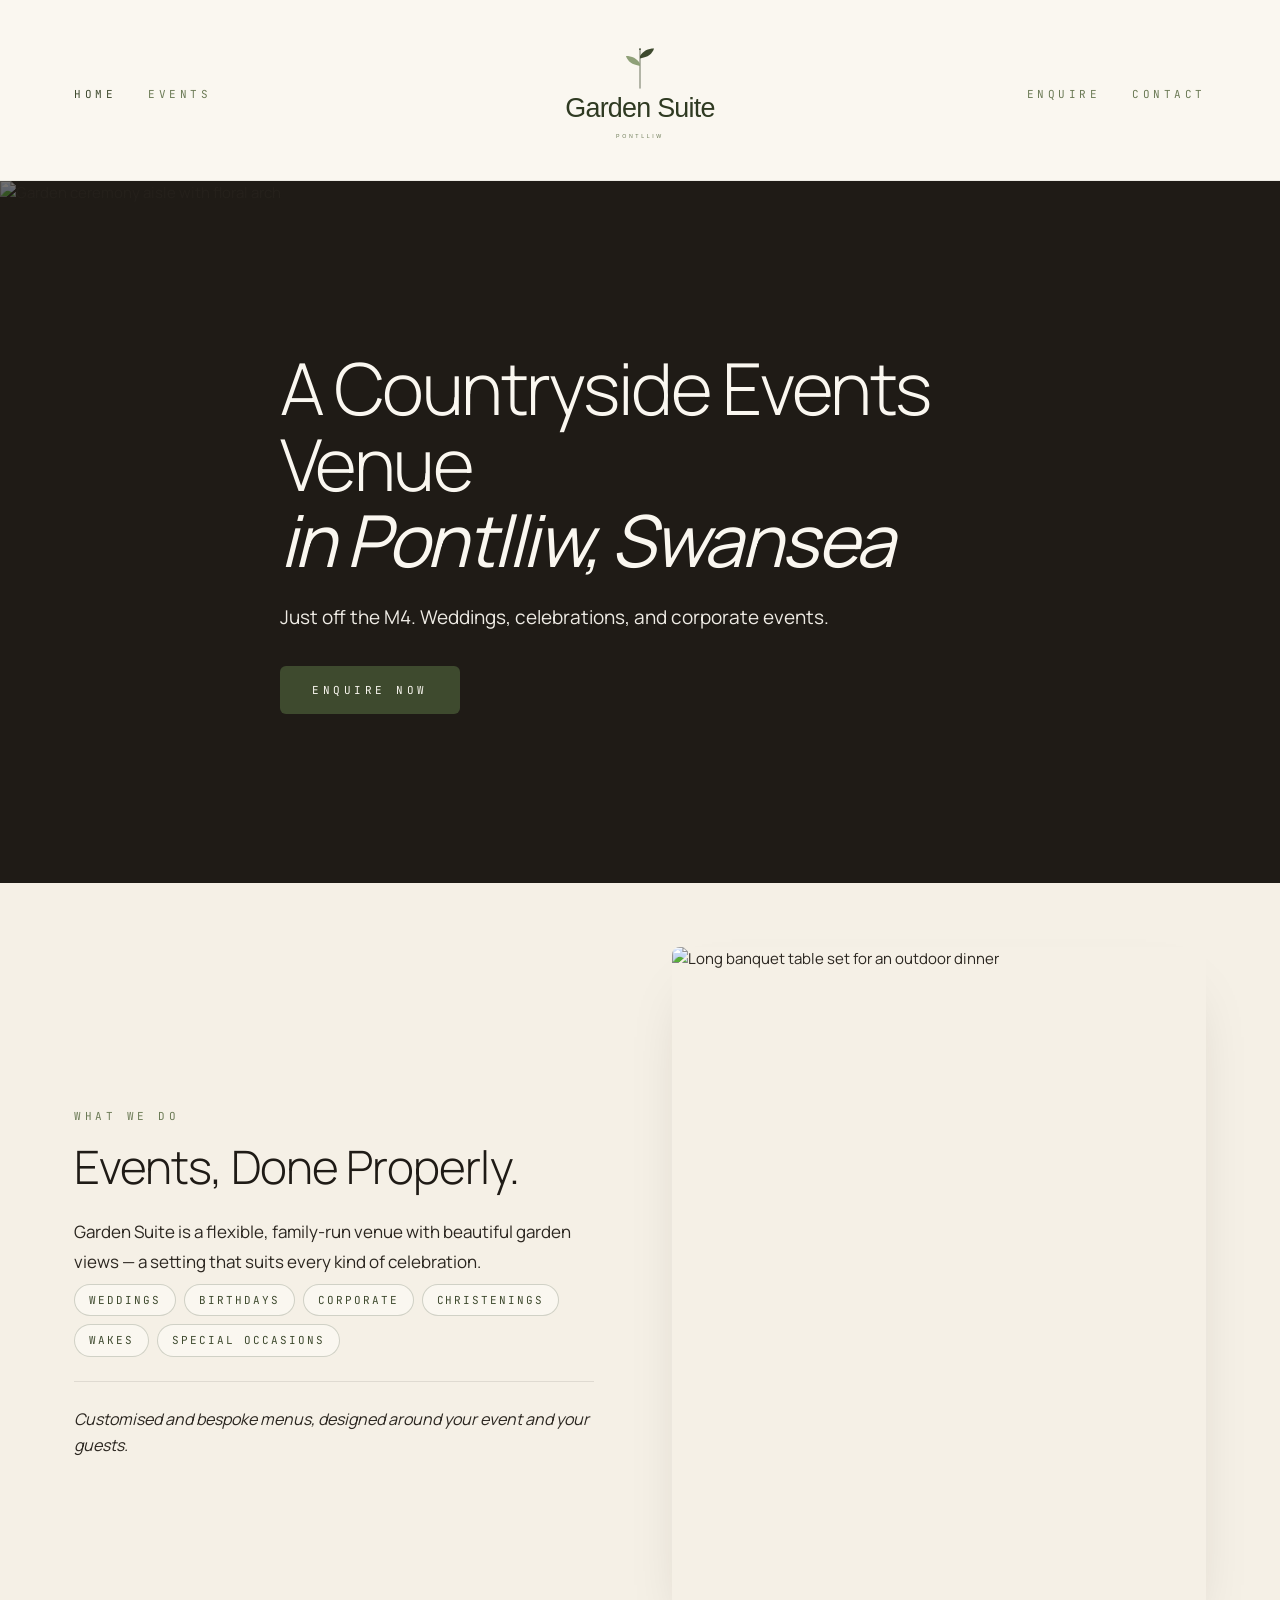
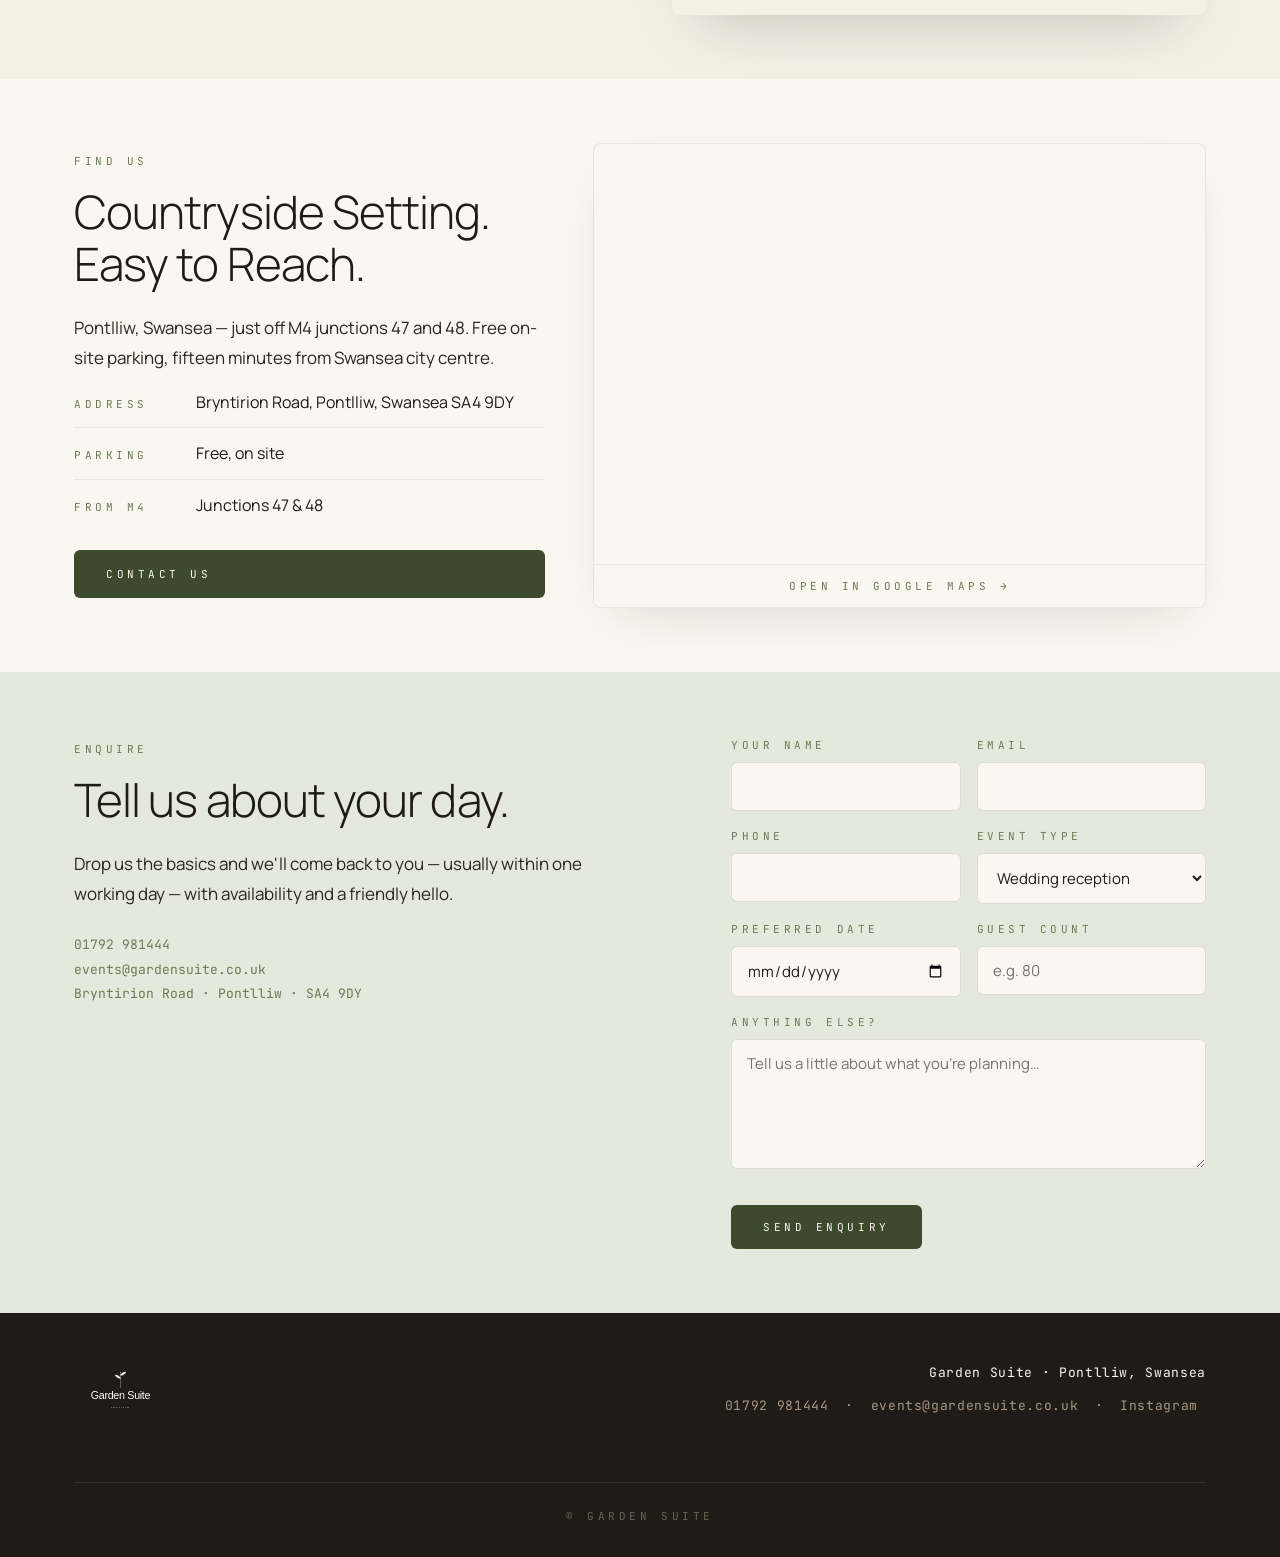
==== index.html @ 01ff607c "Replace Find us map with keyless Google Maps embed The Leaflet map's tile server was showing 'API ke" ====
<!doctype html>
<html lang="en">
<head>
  <meta charset="utf-8" />
  <meta name="viewport" content="width=device-width, initial-scale=1" />
  <title>Garden Suite — Countryside Events Venue, Pontlliw, Swansea</title>
  <meta name="description" content="A countryside events venue in Pontlliw, Swansea — just off the M4. Weddings, celebrations and corporate events with garden views and bespoke menus." />
  <link rel="icon" type="image/png" sizes="32x32" href="brand/logo/png/favicon-32.png" />
  <link rel="icon" type="image/png" sizes="16x16" href="brand/logo/png/favicon-16.png" />
  <link rel="stylesheet" href="styles.css" />
</head>
<body>

  <header class="site-header">
    <div class="wrap">
      <nav class="nav-left" aria-label="Primary">
        <a href="index.html" class="active">Home</a>
        <a href="#what">Events</a>
      </nav>
      <a class="brand-link" href="index.html" aria-label="Garden Suite home">
        <img src="brand/logo/garden-suite-primary-transparent.svg" alt="Garden Suite" />
      </a>
      <nav class="nav" aria-label="Secondary">
        <a href="#enquire">Enquire</a>
        <a href="contact.html">Contact</a>
      </nav>
      <nav class="nav-mobile" aria-label="Mobile">
        <a href="index.html" class="active">Home</a>
        <a href="contact.html">Contact</a>
      </nav>
    </div>
  </header>

  <section class="hero">
    <div class="hero-bg">
      <img src="https://images.unsplash.com/photo-1469371670807-013ccf25f16a?auto=format&fit=crop&w=2000&q=80" alt="Garden ceremony aisle with floral arch" />
    </div>
    <div class="wrap hero-content">
      <h1>A Countryside Events Venue<br/><span class="place">in Pontlliw, Swansea</span></h1>
      <p class="lede">Just off the M4. Weddings, celebrations, and corporate events.</p>
      <div class="hero-ctas">
        <a class="btn" href="#enquire">Enquire Now</a>
      </div>
    </div>
  </section>

  <section id="what" class="cream">
    <div class="wrap">
      <div class="what">
        <div class="what-copy">
          <span class="section-eyebrow">What we do</span>
          <h2 class="section-title">Events, Done Properly.</h2>
          <p class="section-body">Garden Suite is a flexible, family-run venue with beautiful garden views — a setting that suits every kind of celebration.</p>
          <div class="event-tags">
            <span>Weddings</span>
            <span>Birthdays</span>
            <span>Corporate</span>
            <span>Christenings</span>
            <span>Wakes</span>
            <span>Special Occasions</span>
          </div>
          <p class="menu-line">Customised and bespoke menus, designed around your event and your guests.</p>
        </div>
        <div class="what-img">
          <img src="https://images.unsplash.com/photo-1530023367847-a683933f4172?auto=format&fit=crop&w=900&q=80" alt="Long banquet table set for an outdoor dinner" loading="lazy" />
        </div>
      </div>
    </div>
  </section>

  <section id="find">
    <div class="wrap">
      <div class="find">
        <div class="find-copy">
          <span class="section-eyebrow">Find us</span>
          <h2 class="section-title">Countryside Setting.<br/>Easy to Reach.</h2>
          <p class="section-body">Pontlliw, Swansea — just off M4 junctions 47 and 48. Free on-site parking, fifteen minutes from Swansea city centre.</p>
          <div class="find-meta">
            <div><span class="k">Address</span><span class="v">Bryntirion Road, Pontlliw, Swansea SA4 9DY</span></div>
            <div><span class="k">Parking</span><span class="v">Free, on site</span></div>
            <div><span class="k">From M4</span><span class="v">Junctions 47 &amp; 48</span></div>
          </div>
          <a class="btn" href="contact.html">Contact Us</a>
        </div>
        <div class="map-frame">
          <iframe
            title="Map of Garden Suite, Bryntirion Road, Pontlliw, Swansea SA4 9DY"
            src="https://maps.google.com/maps?q=Bryntirion+Road,+Pontlliw,+Swansea+SA4+9DY&amp;z=15&amp;output=embed"
            loading="lazy"
            referrerpolicy="no-referrer-when-downgrade"></iframe>
          <a class="map-link" href="https://www.google.com/maps/search/?api=1&query=Bryntirion+Road+Pontlliw+Swansea+SA4+9DY" target="_blank" rel="noopener">Open in Google Maps →</a>
        </div>
      </div>
    </div>
  </section>

  <section id="enquire" class="sage">
    <div class="wrap">
      <div class="form-grid">
        <div>
          <span class="section-eyebrow">Enquire</span>
          <h2 class="section-title">Tell us about your day.</h2>
          <p class="section-body">Drop us the basics and we'll come back to you — usually within one working day — with availability and a friendly hello.</p>
          <div class="form-meta">
            <div>01792 981444</div>
            <div>events@gardensuite.co.uk</div>
            <div>Bryntirion Road · Pontlliw · SA4 9DY</div>
          </div>
        </div>

        <form id="enquiry-form" novalidate>
          <div class="row-2">
            <div class="field">
              <label for="name">Your name</label>
              <input id="name" name="name" type="text" required autocomplete="name" />
            </div>
            <div class="field">
              <label for="email">Email</label>
              <input id="email" name="email" type="email" required autocomplete="email" />
            </div>
          </div>
          <div class="row-2">
            <div class="field">
              <label for="phone">Phone</label>
              <input id="phone" name="phone" type="tel" autocomplete="tel" />
            </div>
            <div class="field">
              <label for="event-type">Event type</label>
              <select id="event-type" name="event-type">
                <option>Wedding reception</option>
                <option>Birthday or celebration</option>
                <option>Christening or wake</option>
                <option>Corporate or meeting</option>
                <option>Other</option>
              </select>
            </div>
          </div>
          <div class="row-2">
            <div class="field">
              <label for="date">Preferred date</label>
              <input id="date" name="date" type="date" />
            </div>
            <div class="field">
              <label for="guests">Guest count</label>
              <input id="guests" name="guests" type="number" min="1" max="200" placeholder="e.g. 80" />
            </div>
          </div>
          <div class="field">
            <label for="message">Anything else?</label>
            <textarea id="message" name="message" placeholder="Tell us a little about what you're planning…"></textarea>
          </div>
          <div class="form-actions">
            <button class="btn" type="submit">Send enquiry</button>
          </div>
          <div class="form-success" id="form-success">
            Thank you — your enquiry is on its way. We'll be in touch shortly.
          </div>
        </form>
      </div>
    </div>
  </section>

  <footer class="site-footer">
    <div class="wrap">
      <div>
        <img src="brand/logo/garden-suite-mono-white.svg" alt="Garden Suite" />
      </div>
      <div class="footer-meta">
        <span class="name">Garden Suite · Pontlliw, Swansea</span>
        <span class="links">
          <a href="tel:+441792981444">01792 981444</a> ·
          <a href="mailto:events@gardensuite.co.uk">events@gardensuite.co.uk</a> ·
          <a href="https://instagram.com/" target="_blank" rel="noopener">Instagram</a>
        </span>
      </div>
      <div class="footer-copy">© Garden Suite</div>
    </div>
  </footer>

  <script>
    const form = document.getElementById('enquiry-form');
    const success = document.getElementById('form-success');
    form.addEventListener('submit', (e) => {
      e.preventDefault();
      if (!form.checkValidity()) { form.reportValidity(); return; }
      success.classList.add('show');
      form.reset();
      success.scrollIntoView({ behavior: 'smooth', block: 'center' });
    });
  </script>

</body>
</html>
---- styles.css ----
@import url('brand/tokens.css');
@import url('https://fonts.googleapis.com/css2?family=Manrope:wght@300;400;500;600;700&family=JetBrains+Mono:wght@400;500&display=swap');

* { box-sizing: border-box; margin: 0; padding: 0; }

html { scroll-behavior: smooth; }

body {
  background: var(--gs-paper);
  color: var(--gs-ink-soft);
  font-family: var(--gs-font-body);
  font-size: var(--gs-fs-body);
  line-height: 1.65;
  -webkit-font-smoothing: antialiased;
}

img { max-width: 100%; display: block; }
a { color: var(--gs-forest); text-decoration: none; transition: color 0.2s; }
a:hover { color: var(--gs-forest-deep); }

.wrap { max-width: 1180px; margin: 0 auto; padding: 0 var(--gs-space-6); }

/* ── Header (desktop: centered logo) ────────── */
.site-header {
  background: var(--gs-paper);
  padding: var(--gs-space-6) 0 var(--gs-space-4);
  border-bottom: 1px solid rgba(31, 27, 22, 0.06);
}
.site-header .wrap {
  display: grid;
  grid-template-columns: 1fr auto 1fr;
  align-items: center;
  gap: var(--gs-space-6);
}
.brand-link { justify-self: center; grid-column: 2; }
.brand-link img {
  height: 140px;
  width: auto;
}
.nav-left, .nav { display: flex; gap: var(--gs-space-8); align-items: center; }
.nav-left { justify-self: start; grid-column: 1; }
.nav { justify-self: end; grid-column: 3; }

.nav a, .nav-left a {
  font-family: var(--gs-font-mono);
  font-size: var(--gs-fs-label);
  letter-spacing: var(--gs-tracking-label);
  text-transform: uppercase;
  color: var(--gs-olive);
}
.nav a.active, .nav a:hover, .nav-left a:hover, .nav-left a.active { color: var(--gs-forest); }

.nav-mobile { display: none; }

/* ── Hero (full-width photo) ──────────── */
.hero {
  position: relative;
  min-height: 78vh;
  display: flex;
  align-items: center;
  overflow: hidden;
  background: var(--gs-ink);
}
.hero-bg { position: absolute; inset: 0; }
.hero-bg img { width: 100%; height: 100%; object-fit: cover; display: block; }
.hero-bg::after {
  content: "";
  position: absolute; inset: 0;
  background: linear-gradient(105deg, rgba(31,27,22,0.62) 0%, rgba(31,27,22,0.32) 50%, rgba(31,27,22,0.12) 100%);
}
.hero-content {
  position: relative;
  z-index: 1;
  color: var(--gs-paper);
  padding: var(--gs-space-16) 0;
  max-width: 720px;
}
.hero-content h1 {
  font-family: var(--gs-font-display);
  font-size: clamp(40px, 5.6vw, 76px);
  font-weight: 300;
  line-height: 1.06;
  letter-spacing: var(--gs-tracking-display);
  color: var(--gs-paper);
  margin-bottom: var(--gs-space-6);
}
.hero-content h1 .place { font-weight: 400; font-style: italic; }
.hero-content p.lede {
  font-size: 19px;
  color: var(--gs-paper);
  opacity: 0.95;
  margin-bottom: var(--gs-space-8);
  max-width: 560px;
}
.hero-ctas { display: flex; flex-wrap: wrap; gap: var(--gs-space-3); }

/* ── Buttons ──────────────────────────── */
.btn {
  display: inline-block;
  padding: 15px 32px;
  background: var(--gs-forest);
  color: var(--gs-paper);
  font-family: var(--gs-font-mono);
  font-size: var(--gs-fs-label);
  letter-spacing: var(--gs-tracking-label);
  text-transform: uppercase;
  border-radius: var(--gs-radius-md);
  border: none;
  cursor: pointer;
  transition: background 0.2s, transform 0.1s, color 0.2s;
}
.btn:hover { background: var(--gs-forest-deep); color: var(--gs-paper); }
.btn:active { transform: translateY(1px); }
.btn-ghost {
  background: transparent;
  color: var(--gs-forest);
  border: 1px solid var(--gs-forest);
}
.btn-ghost:hover { background: var(--gs-forest); color: var(--gs-paper); }

/* ── Sections ─────────────────────────── */
section { padding: var(--gs-space-16) 0; }
section.cream { background: var(--gs-cream); }
section.sage { background: var(--gs-sage); }

.section-eyebrow {
  font-family: var(--gs-font-mono);
  font-size: var(--gs-fs-label);
  letter-spacing: var(--gs-tracking-label);
  text-transform: uppercase;
  color: var(--gs-olive);
  margin-bottom: var(--gs-space-4);
  display: inline-block;
}
.section-title {
  font-family: var(--gs-font-display);
  font-size: clamp(32px, 3.6vw, 48px);
  font-weight: 300;
  line-height: 1.12;
  letter-spacing: var(--gs-tracking-tight);
  color: var(--gs-ink);
  margin-bottom: var(--gs-space-6);
}
.section-body {
  font-size: 17px;
  color: var(--gs-ink-soft);
  line-height: 1.75;
  margin-bottom: var(--gs-space-5);
  max-width: 52ch;
}
.section-body:last-child { margin-bottom: 0; }

/* ── What we do (2 col, tags) ────────── */
.what {
  display: grid;
  grid-template-columns: 1fr 1fr;
  gap: var(--gs-space-16);
  align-items: center;
}
.what-img {
  border-radius: var(--gs-radius-lg);
  overflow: hidden;
  aspect-ratio: 4/5;
  box-shadow: 0 30px 60px -30px rgba(31, 27, 22, 0.25);
}
.what-img img { width: 100%; height: 100%; object-fit: cover; }
.what-copy { max-width: 520px; }

.event-tags {
  display: flex;
  flex-wrap: wrap;
  gap: var(--gs-space-2);
  margin: var(--gs-space-2) 0 var(--gs-space-6);
}
.event-tags span {
  display: inline-block;
  padding: 6px 14px;
  border: 1px solid rgba(62, 74, 46, 0.22);
  border-radius: 999px;
  font-family: var(--gs-font-mono);
  font-size: var(--gs-fs-label);
  letter-spacing: 0.18em;
  text-transform: uppercase;
  color: var(--gs-forest);
  background: var(--gs-paper);
}

.menu-line {
  margin-top: var(--gs-space-6);
  padding-top: var(--gs-space-6);
  border-top: 1px solid rgba(31, 27, 22, 0.1);
  font-size: 16px;
  color: var(--gs-ink-soft);
  font-style: italic;
  max-width: 52ch;
}

/* ── Find us (map) ───────────────────── */
.find {
  display: grid;
  grid-template-columns: 1fr 1.3fr;
  gap: var(--gs-space-12);
  align-items: stretch;
}
.find-copy {
  max-width: 480px;
  display: flex;
  flex-direction: column;
  justify-content: center;
}
.find-meta {
  margin: var(--gs-space-4) 0 var(--gs-space-8);
  display: grid;
  gap: var(--gs-space-3);
}
.find-meta div {
  display: grid;
  grid-template-columns: 110px 1fr;
  gap: var(--gs-space-3);
  align-items: baseline;
  padding-bottom: var(--gs-space-3);
  border-bottom: 1px solid rgba(31, 27, 22, 0.08);
}
.find-meta div:last-child { border-bottom: 0; padding-bottom: 0; }
.find-meta .k {
  font-family: var(--gs-font-mono);
  font-size: var(--gs-fs-label);
  letter-spacing: var(--gs-tracking-label);
  text-transform: uppercase;
  color: var(--gs-olive);
}
.find-meta .v { color: var(--gs-ink); font-size: 16px; }

.map-frame {
  border-radius: var(--gs-radius-lg);
  overflow: hidden;
  border: 1px solid rgba(31, 27, 22, 0.08);
  box-shadow: 0 20px 50px -25px rgba(31, 27, 22, 0.18);
  background: var(--gs-paper);
  min-height: 460px;
  display: flex;
  flex-direction: column;
}
.map-frame iframe { display: block; width: 100%; flex: 1; min-height: 420px; border: 0; }
.map-link {
  display: block;
  text-align: center;
  padding: var(--gs-space-3) 0;
  font-family: var(--gs-font-mono);
  font-size: var(--gs-fs-label);
  letter-spacing: var(--gs-tracking-label);
  text-transform: uppercase;
  color: var(--gs-olive);
  border-top: 1px solid rgba(31, 27, 22, 0.08);
  background: var(--gs-paper);
}
.map-link:hover { color: var(--gs-forest); background: var(--gs-cream); }

/* ── Form ─────────────────────────────── */
.form-grid {
  display: grid;
  grid-template-columns: 5fr 4fr;
  gap: var(--gs-space-16);
  align-items: start;
}
form { display: grid; gap: var(--gs-space-4); }
.row-2 { display: grid; grid-template-columns: 1fr 1fr; gap: var(--gs-space-4); }
.field label {
  display: block;
  font-family: var(--gs-font-mono);
  font-size: var(--gs-fs-label);
  letter-spacing: var(--gs-tracking-label);
  text-transform: uppercase;
  color: var(--gs-olive);
  margin-bottom: var(--gs-space-2);
}
.field input,
.field select,
.field textarea {
  width: 100%;
  padding: 13px 15px;
  background: var(--gs-paper);
  border: 1px solid rgba(31, 27, 22, 0.12);
  border-radius: var(--gs-radius-md);
  font-family: var(--gs-font-body);
  font-size: 15px;
  color: var(--gs-ink);
  transition: border-color 0.2s, box-shadow 0.2s;
}
.field textarea { min-height: 130px; resize: vertical; }
.field input:focus,
.field select:focus,
.field textarea:focus {
  outline: none;
  border-color: var(--gs-forest);
  box-shadow: 0 0 0 3px rgba(62, 74, 46, 0.12);
}
.form-meta {
  font-family: var(--gs-font-mono);
  font-size: var(--gs-fs-small);
  color: var(--gs-olive);
  margin-top: var(--gs-space-6);
  line-height: 1.9;
}
.form-actions { margin-top: var(--gs-space-3); }
.form-success {
  display: none;
  padding: var(--gs-space-4);
  background: var(--gs-paper);
  border: 1px solid var(--gs-forest);
  border-radius: var(--gs-radius-md);
  color: var(--gs-forest-deep);
  font-size: 15px;
}
.form-success.show { display: block; }

/* ── Contact page ─────────────────────── */
.contact-grid {
  display: grid;
  grid-template-columns: 1fr 1.2fr;
  gap: var(--gs-space-12);
  align-items: start;
}
.contact-list { display: grid; gap: var(--gs-space-8); }
.contact-item .gs-label { margin-bottom: var(--gs-space-2); display: block; }
.contact-item .value {
  font-family: var(--gs-font-display);
  font-size: 22px;
  font-weight: 500;
  color: var(--gs-ink);
  letter-spacing: var(--gs-tracking-tight);
}
.contact-item .value a { color: var(--gs-ink); }
.contact-item .value a:hover { color: var(--gs-forest); }
.contact-item address {
  font-style: normal;
  font-family: var(--gs-font-display);
  font-size: 18px;
  color: var(--gs-ink);
  line-height: 1.5;
}
.section-head {
  text-align: center;
  max-width: 640px;
  margin: 0 auto var(--gs-space-12);
}
.section-head h2 { font-family: var(--gs-font-display); font-size: var(--gs-fs-h1); font-weight: 300; line-height: 1.1; letter-spacing: var(--gs-tracking-tight); color: var(--gs-ink); margin-bottom: var(--gs-space-4); }
.section-head .gs-label { display: inline-block; margin-bottom: var(--gs-space-3); }
.section-head p { color: var(--gs-ink-soft); font-size: 16px; }

/* ── Footer ───────────────────────────── */
.site-footer {
  background: var(--gs-ink);
  color: var(--gs-taupe);
  padding: var(--gs-space-12) 0 var(--gs-space-8);
}
.site-footer .wrap {
  display: grid;
  grid-template-columns: 1fr auto;
  gap: var(--gs-space-8);
  align-items: center;
}
.site-footer img { height: 56px; width: auto; }
.site-footer a { color: var(--gs-taupe); }
.site-footer a:hover { color: var(--gs-paper); }
.footer-meta {
  font-family: var(--gs-font-mono);
  font-size: var(--gs-fs-small);
  letter-spacing: 0.05em;
  text-align: right;
  line-height: 1.9;
}
.footer-meta .name { color: var(--gs-paper); display: block; margin-bottom: var(--gs-space-2); }
.footer-meta .links { color: var(--gs-taupe); }
.footer-meta .links a { margin: 0 var(--gs-space-2); }
.footer-copy {
  grid-column: 1 / -1;
  margin-top: var(--gs-space-8);
  padding-top: var(--gs-space-6);
  border-top: 1px solid rgba(168, 152, 130, 0.15);
  font-family: var(--gs-font-mono);
  font-size: var(--gs-fs-label);
  letter-spacing: var(--gs-tracking-label);
  text-transform: uppercase;
  color: var(--gs-taupe-deep);
  text-align: center;
}

/* ── Responsive ───────────────────────── */
@media (max-width: 880px) {
  /* Mobile header: logo LEFT, simple Home/Contact RIGHT */
  .site-header { padding: var(--gs-space-4) 0; }
  .site-header .wrap {
    display: flex;
    flex-direction: row;
    align-items: center;
    justify-content: space-between;
    gap: var(--gs-space-4);
    padding: 0 var(--gs-space-8);
  }
  .wrap { padding: 0 var(--gs-space-8); }
  .brand-link { justify-self: start; }
  .brand-link img { height: 120px; }
  .nav-left, .nav { display: none; }
  .nav-mobile {
    display: flex;
    gap: var(--gs-space-6);
    align-items: center;
  }
  .nav-mobile a {
    font-family: var(--gs-font-mono);
    font-size: var(--gs-fs-label);
    letter-spacing: var(--gs-tracking-label);
    text-transform: uppercase;
    color: var(--gs-olive);
  }
  .nav-mobile a.active, .nav-mobile a:hover { color: var(--gs-forest); }

  .hero { min-height: 64vh; }
  .hero-content { padding: var(--gs-space-12) var(--gs-space-8); }

  .what, .find, .form-grid, .contact-grid {
    grid-template-columns: 1fr;
    gap: var(--gs-space-12);
  }
  .what-img { aspect-ratio: 4/3; }
  .row-2 { grid-template-columns: 1fr; }

  .find-meta div { grid-template-columns: 96px 1fr; }

  .site-footer .wrap { grid-template-columns: 1fr; text-align: center; }
  .footer-meta { text-align: center; }

  section { padding: var(--gs-space-12) 0; }
}
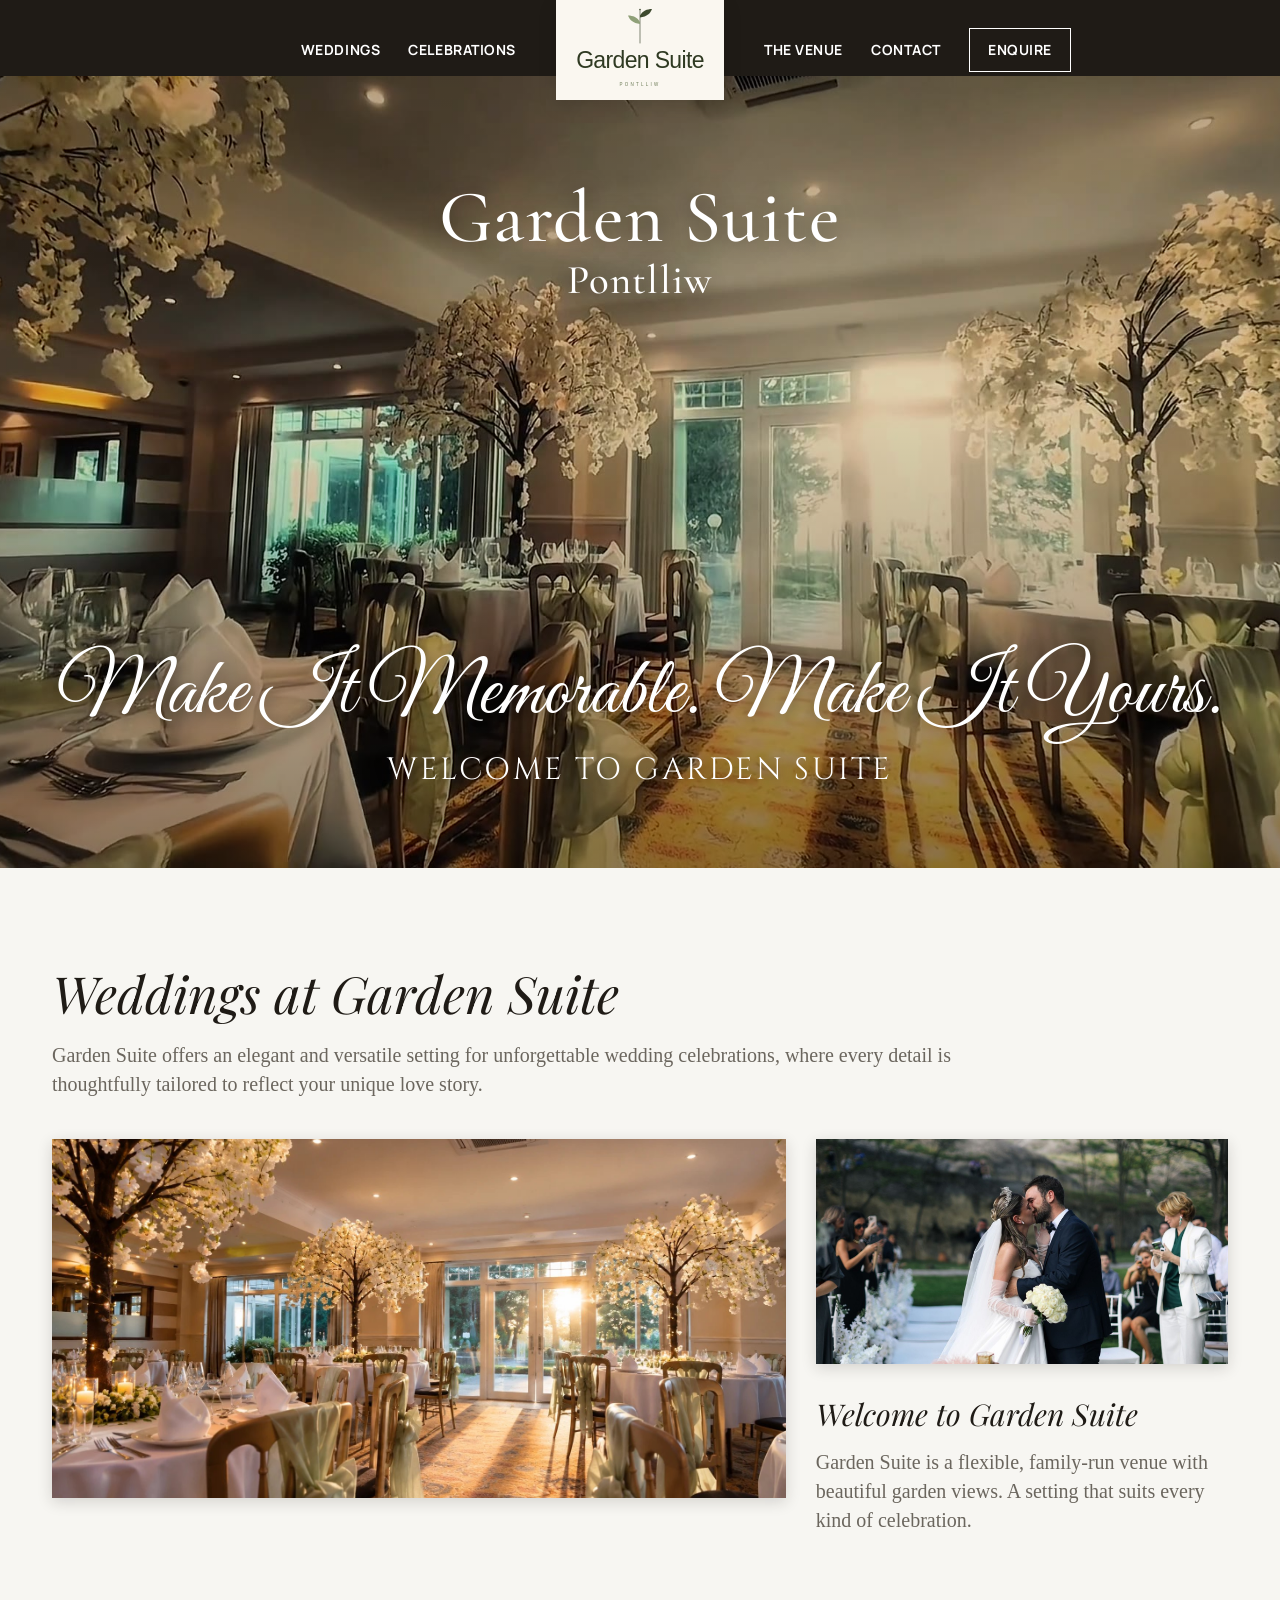
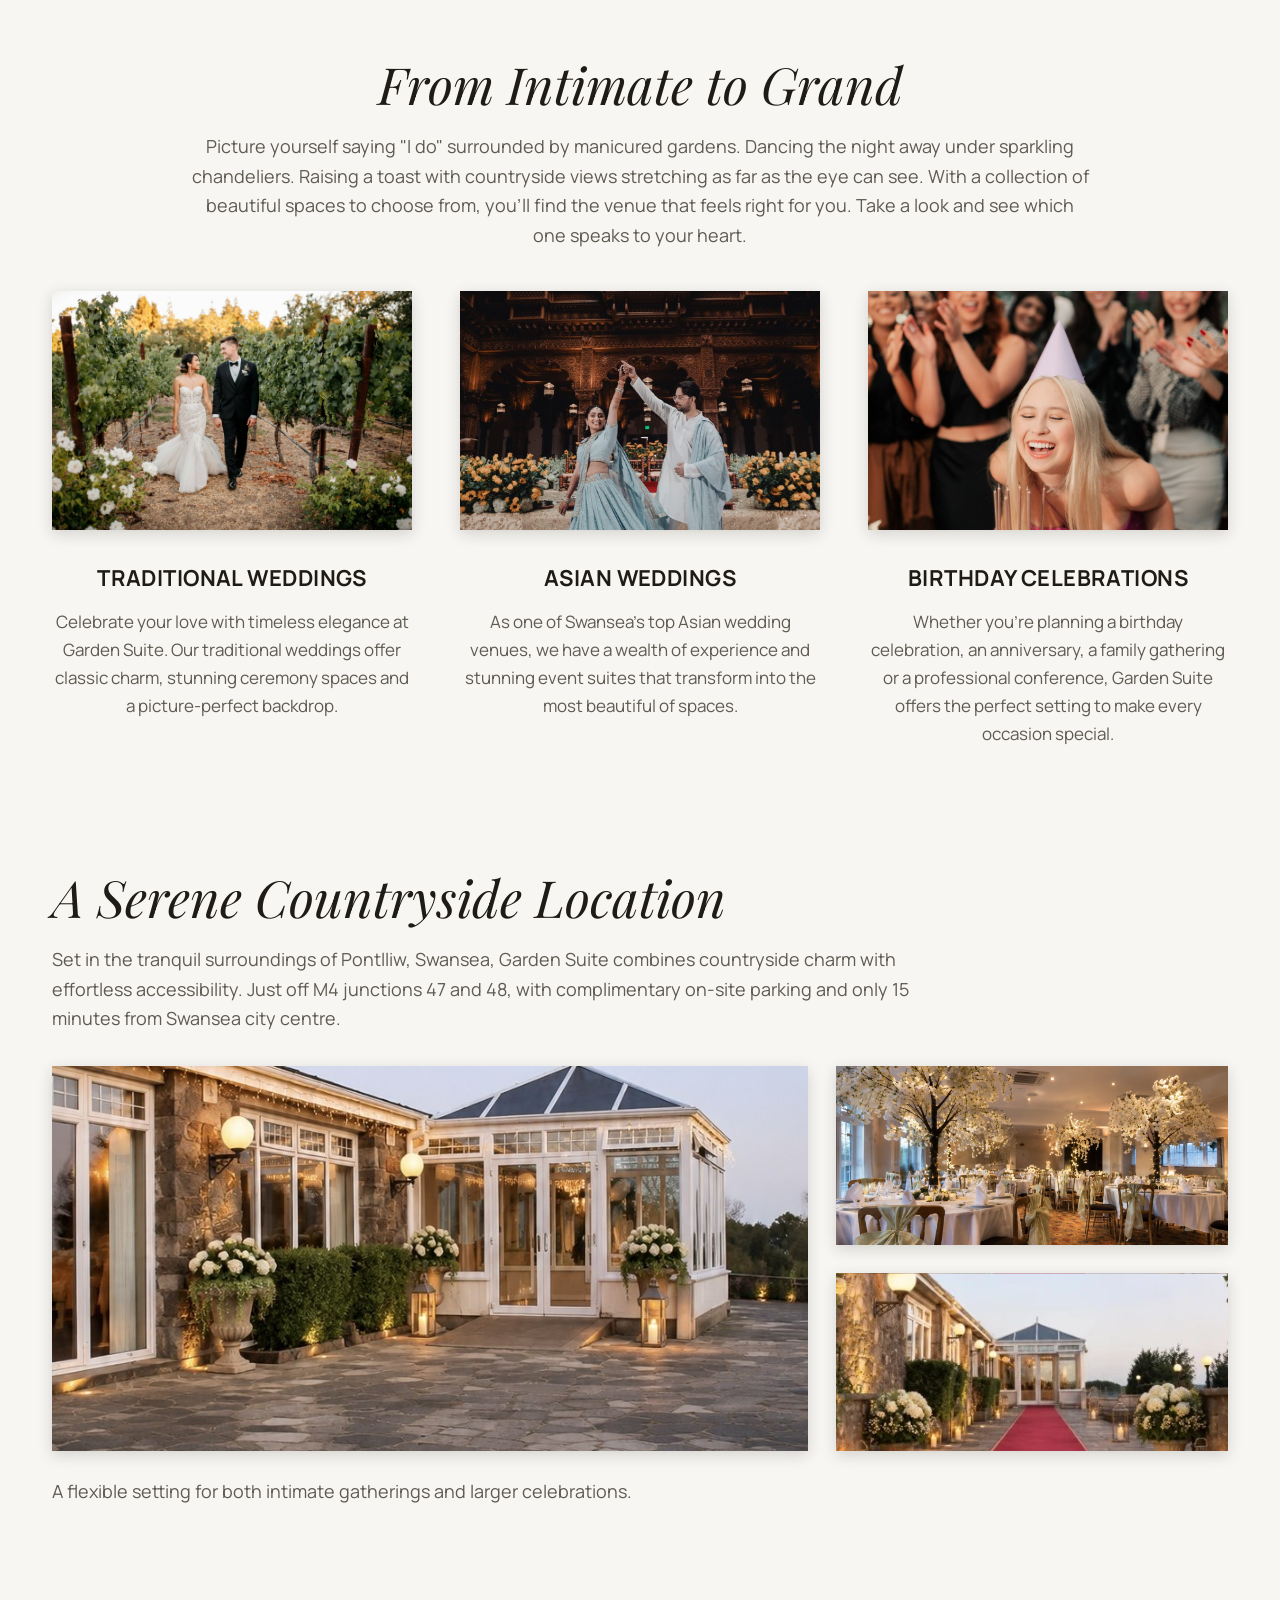
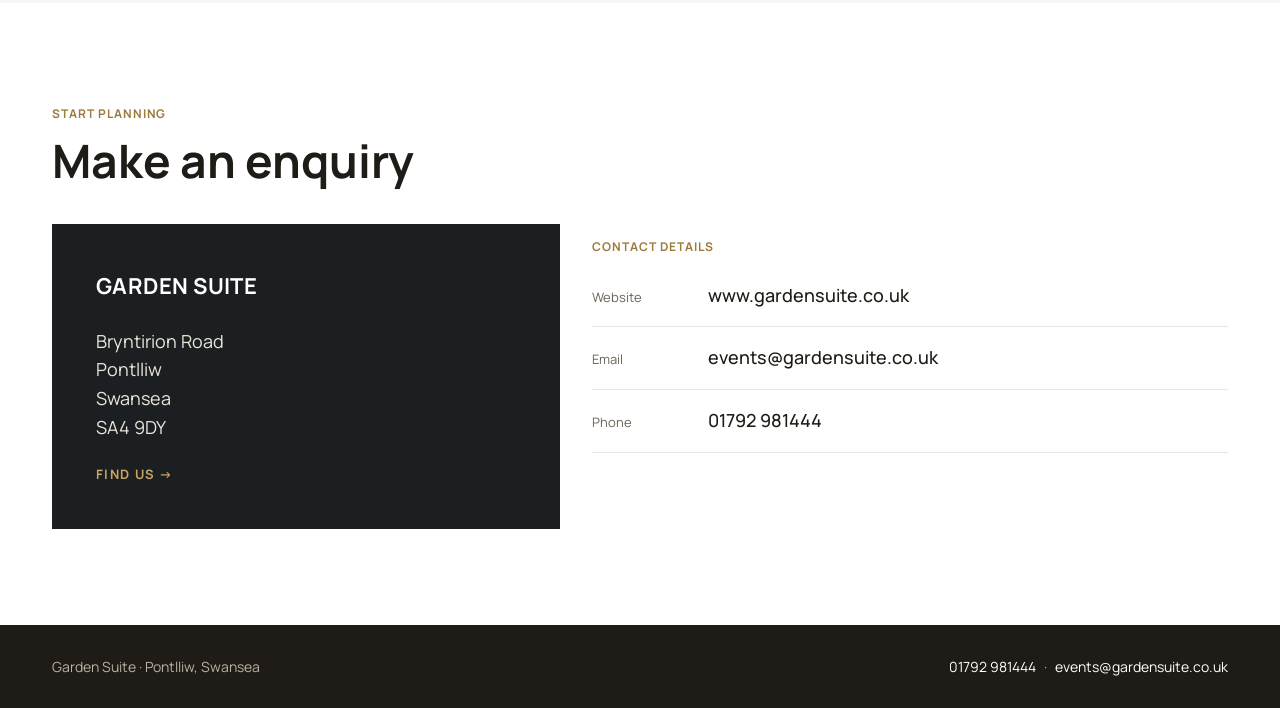
==== commit 999a9222: "Launch new homepage from the website deck Replaces the old homepage with the deck design: hero video" ====
--- a/index.html
+++ b/index.html
@@ -3,190 +3,266 @@
 <head>
   <meta charset="utf-8" />
   <meta name="viewport" content="width=device-width, initial-scale=1" />
-  <title>Garden Suite — Countryside Events Venue, Pontlliw, Swansea</title>
-  <meta name="description" content="A countryside events venue in Pontlliw, Swansea — just off the M4. Weddings, celebrations and corporate events with garden views and bespoke menus." />
+  <title>Garden Suite — Wedding &amp; Events Venue in Pontlliw, Swansea</title>
+  <meta name="description" content="Garden Suite is a family-run countryside venue in Pontlliw, Swansea, just off M4 junctions 47 and 48. Traditional and Asian weddings, birthdays and celebrations. Free on-site parking." />
   <link rel="icon" type="image/png" sizes="32x32" href="brand/logo/png/favicon-32.png" />
-  <link rel="icon" type="image/png" sizes="16x16" href="brand/logo/png/favicon-16.png" />
-  <link rel="stylesheet" href="styles.css" />
+  <link rel="stylesheet" href="brand/tokens.css" />
+  <link rel="stylesheet" href="https://fonts.googleapis.com/css2?family=Playfair+Display:ital,wght@1,400;1,500&family=Cormorant+Garamond:wght@500;600&family=Cinzel:wght@400;500&family=Great+Vibes&family=Manrope:wght@400;500;700&display=swap" />
+  <style>
+    :root {
+      /* Layout follows the Nov 2026 website deck: dark bar, logo tab, full-bleed hero, script headings */
+      --ink: var(--gs-ink);
+      --page: #F7F6F2;
+      --text: #5F5A52;
+      --heading: var(--gs-ink);
+      --serif: 'Playfair Display', 'Didot', Georgia, serif;
+      --hero-serif: 'Cormorant Garamond', 'Optima', Georgia, serif;
+      --caps: 'Cinzel', 'Trajan Pro', Georgia, serif;
+      --book: Georgia, 'Times New Roman', serif;
+      --script: 'Great Vibes', 'Snell Roundhand', cursive;
+      --gold: #9C7A3C;
+      --sans: 'Manrope', system-ui, -apple-system, 'Segoe UI', sans-serif;
+    }
+    * { box-sizing: border-box; margin: 0; padding: 0; }
+    html { scroll-behavior: smooth; }
+    body { background: var(--page); color: var(--text); font-family: var(--sans); font-size: 16px; line-height: 1.65; -webkit-font-smoothing: antialiased; }
+    a { color: inherit; text-decoration: none; }
+    img { display: block; max-width: 100%; }
+    .wrap { max-width: 1240px; margin: 0 auto; padding: 0 32px; }
+
+
+    /* Header: dark bar, nav split around a cream logo tab */
+    .site-header { position: sticky; top: 0; z-index: 20; background: var(--ink); height: 76px; }
+    .site-header .wrap { position: relative; height: 100%; display: grid; grid-template-columns: 1fr auto 1fr; align-items: center; }
+    .nav-l, .nav-r { display: flex; gap: 28px; align-items: center; }
+    .nav-l { justify-content: flex-end; padding-right: 40px; }
+    .nav-r { justify-content: flex-start; padding-left: 40px; }
+    .nav-l a, .nav-r a, .enquire { font-family: var(--sans); font-weight: 700; font-size: 14px; letter-spacing: 0.04em; text-transform: uppercase; color: #fff; }
+    .nav-l a:hover, .nav-r a:hover, .enquire:hover { color: var(--gs-leaf); }
+    .logo-tab { align-self: start; width: 168px; height: 100px; background: var(--gs-paper); display: flex; align-items: center; justify-content: center; overflow: hidden; box-shadow: 0 6px 18px rgba(0,0,0,0.12); transition: width .25s ease, height .25s ease; }
+    .logo-tab img { width: 200px; max-width: none; margin-top: -4px; transition: width .25s ease; }
+    .site-header.scrolled .logo-tab { width: 124px; height: 76px; }
+    .site-header.scrolled .logo-tab img { width: 148px; }
+    .nav-tabs { display: none; }
+    .enquire { border: 1px solid #fff; padding: 9px 18px; }
+    .enquire:hover { background: #fff; color: var(--ink) !important; }
+
+    /* Hero */
+    .hero { position: relative; min-height: 88vh; display: flex; flex-direction: column; align-items: center; justify-content: space-between; text-align: center; color: #fff; padding: 104px 24px 72px; overflow: hidden; background: #2b3320; }
+    .hero-media { position: absolute; inset: 0; width: 100%; height: 100%; object-fit: cover; }
+    .hero::after { content: ""; position: absolute; inset: 0; background: linear-gradient(180deg, rgba(0,0,0,0.28) 0%, rgba(0,0,0,0.12) 40%, rgba(0,0,0,0.45) 100%); }
+    .hero > *:not(.hero-media) { position: relative; z-index: 1; }
+    .hero h1 { font-family: var(--hero-serif); font-weight: 500; font-size: clamp(44px, 5.8vw, 80px); line-height: 1; letter-spacing: 0.02em; text-shadow: 0 2px 20px rgba(0,0,0,0.35); }
+    .hero .place { display: block; font-size: 0.55em; margin-top: 6px; letter-spacing: 0.03em; }
+    .hero .script { font-family: var(--script); font-weight: 400; font-size: clamp(46px, 6.4vw, 92px); line-height: 1.1; text-shadow: 0 2px 16px rgba(0,0,0,0.45); }
+    .hero .welcome { font-family: var(--caps); font-weight: 400; font-size: clamp(18px, 2.4vw, 32px); letter-spacing: 0.08em; margin-top: 6px; text-transform: uppercase; text-shadow: 0 2px 16px rgba(0,0,0,0.45); }
+
+    /* Section basics */
+    section.block { padding: 96px 0; }
+    section[id] { scroll-margin-top: 76px; }
+    @media (max-width: 900px) { section[id] { scroll-margin-top: 116px; } }
+    .title { font-family: var(--serif); font-style: italic; font-weight: 400; font-size: clamp(36px, 4vw, 56px); line-height: 1.15; letter-spacing: 0; color: var(--heading); }
+    .intro { margin-top: 18px; max-width: 900px; font-size: 18px; }
+    .serif-text { font-family: var(--book); font-size: 20px; line-height: 1.45; color: #6b665e; }
+    .center { text-align: center; }
+    .center .intro { margin-left: auto; margin-right: auto; }
+    .photo { background-color: var(--gs-sage); background-size: cover; background-position: center; box-shadow: 0 4px 14px rgba(31,27,22,0.16); }
+
+    /* Weddings */
+    .weddings-grid { margin-top: 40px; display: grid; grid-template-columns: 1.78fr 1fr; gap: 30px; align-items: start; }
+    .weddings-grid .big { aspect-ratio: 906 / 444; }
+    .weddings-grid .side .photo { aspect-ratio: 508 / 278; }
+    .weddings-grid .side h3 { font-family: var(--serif); font-style: italic; font-weight: 400; font-size: 30px; color: var(--heading); margin: 26px 0 8px; }
+
+    /* Cards */
+    .cards { margin-top: 40px; display: grid; grid-template-columns: repeat(3, 1fr); gap: 48px; }
+    .card .photo { aspect-ratio: 464 / 308; }
+    .card h3 { margin: 30px 0 12px; font-family: var(--sans); font-weight: 700; font-size: 22px; letter-spacing: 0.02em; text-transform: uppercase; color: var(--heading); text-align: center; }
+    .card p { text-align: center; font-size: 17px; }
+
+    /* Venue */
+    .venue-grid { margin-top: 32px; display: grid; grid-template-columns: 1.93fr 1fr; gap: 28px; }
+    .venue-grid .big { aspect-ratio: 930 / 474; }
+    .venue-grid .stack { display: grid; grid-template-rows: 1fr 1fr; gap: 28px; }
+    .venue-note { margin-top: 26px; font-size: 18px; }
+
+    /* Enquiry */
+    .enquiry { background: #fff; }
+    .contact { margin-top: 36px; display: grid; grid-template-columns: 1fr 1.25fr; gap: 32px; }
+    .addr-card { background: #1C1F21; color: #fff; padding: 44px; display: flex; flex-direction: column; gap: 22px; }
+    .addr-card h3 { font-family: var(--sans); font-weight: 700; font-size: 22px; letter-spacing: 0.02em; text-transform: uppercase; }
+    .addr-card address { font-style: normal; font-size: 18px; line-height: 1.6; color: #e9e5dc; }
+    .addr-card .find { margin-top: auto; font-weight: 700; font-size: 13px; letter-spacing: 0.1em; text-transform: uppercase; color: #C9A564; }
+    .details { padding: 8px 0; }
+    .eyebrow { font-weight: 700; font-size: 12px; letter-spacing: 0.08em; text-transform: uppercase; color: var(--gold); }
+    .enquiry-title { font-family: var(--sans); font-weight: 700; font-size: clamp(34px, 3.6vw, 46px); line-height: 1.15; color: var(--heading); margin-top: 10px; }
+    .row { display: grid; grid-template-columns: 100px 1fr; gap: 16px; padding: 16px 0; border-bottom: 1px solid rgba(31,27,22,0.1); align-items: baseline; }
+    .row .k { font-size: 13px; color: var(--gs-taupe-deep); }
+    .row .v { font-size: 18px; color: var(--heading); font-weight: 500; }
+    .socials { display: flex; gap: 12px; flex-wrap: wrap; margin-top: 14px; }
+    .socials a { display: inline-flex; align-items: center; gap: 10px; background: #ECEBE8; border: 1px solid rgba(31,27,22,0.12); box-shadow: 0 2px 4px rgba(31,27,22,0.15); border-radius: 6px; padding: 12px 32px; font-weight: 700; font-size: 12px; letter-spacing: 0.12em; text-transform: uppercase; color: var(--heading); }
+    .socials a:hover { background: var(--ink); color: #fff; }
+    .details .eyebrow + .row { margin-top: 6px; }
+    .details .gap { height: 34px; }
+
+    footer { background: var(--ink); color: #b9b2a5; padding: 30px 0; font-size: 14px; }
+    footer .wrap { display: flex; justify-content: space-between; gap: 16px; flex-wrap: wrap; }
+    footer a { color: #fff; }
+    .foot-links { display: inline-flex; align-items: center; gap: 8px; flex-wrap: wrap; }
+    .foot-icon { display: inline-flex; margin-left: 8px; }
+    .foot-icon:hover { color: var(--gs-leaf); }
+
+    @media (max-width: 900px) {
+      .wrap { padding: 0 16px; }
+      .site-header { height: auto; }
+      .site-header .wrap { height: 72px; }
+      .nav-l, .nav-r { display: none; }
+      .nav-tabs { display: flex; justify-content: space-around; gap: 8px; height: 42px; align-items: center; border-top: 1px solid rgba(255,255,255,0.14); padding: 0 max(12px, env(safe-area-inset-left, 0px)); }
+      .nav-tabs a { font-weight: 700; font-size: 12px; letter-spacing: 0.04em; text-transform: uppercase; color: #fff; white-space: nowrap; }
+      .nav-tabs a:active, .nav-tabs a:hover { color: var(--gs-leaf); }
+      .logo-tab { grid-column: 2; justify-self: center; align-self: stretch; width: 124px; height: 72px; box-shadow: none; }
+      .logo-tab img { width: 148px; margin-top: -2px; }
+      .site-header.scrolled .logo-tab { width: 124px; height: 72px; }
+      .site-header.scrolled .logo-tab img { width: 148px; }
+      .nav-r { display: flex; grid-column: 3; justify-content: flex-end; padding-left: 0; }
+      .nav-r a:not(.enquire) { display: none; }
+      .enquire { font-size: 12px; padding: 7px 12px; }
+      .hero { min-height: 80vh; padding: 56px 16px 48px; }
+      .hero .welcome { font-size: 14px; letter-spacing: 0.22em; }
+      section.block { padding: 64px 0; }
+      .weddings-grid, .venue-grid, .contact { grid-template-columns: 1fr; }
+      .venue-grid .stack { grid-template-rows: none; }
+      .venue-grid .stack .photo { aspect-ratio: 478 / 213; }
+      .cards { grid-template-columns: 1fr; gap: 40px; }
+      .serif-text { font-size: 20px; }
+      .addr-card { padding: 32px 24px; }
+    }
+  </style>
 </head>
 <body>
 
   <header class="site-header">
     <div class="wrap">
-      <nav class="nav-left" aria-label="Primary">
-        <a href="index.html" class="active">Home</a>
-        <a href="#what">Events</a>
+      <nav class="nav-l" aria-label="Primary">
+        <a href="#weddings">Weddings</a>
+        <a href="#celebrate">Celebrations</a>
       </nav>
-      <a class="brand-link" href="index.html" aria-label="Garden Suite home">
-        <img src="brand/logo/garden-suite-primary-transparent.svg" alt="Garden Suite" />
-      </a>
-      <nav class="nav" aria-label="Secondary">
-        <a href="#enquire">Enquire</a>
-        <a href="contact.html">Contact</a>
+      <a class="logo-tab" href="#top" aria-label="Garden Suite home"><img src="brand/logo/garden-suite-primary-transparent.svg" alt="Garden Suite, Pontlliw" /></a>
+      <nav class="nav-r" aria-label="Secondary">
+        <a href="#venue">The Venue</a>
+        <a href="#enquire">Contact</a>
+        <a class="enquire" href="#enquire">Enquire</a>
       </nav>
-      <nav class="nav-mobile" aria-label="Mobile">
-        <a href="index.html" class="active">Home</a>
-        <a href="contact.html">Contact</a>
-      </nav>
-    </div>
+    </div>
+    <nav class="nav-tabs" aria-label="Sections">
+      <a href="#weddings">Weddings</a>
+      <a href="#celebrate">Celebrations</a>
+      <a href="#venue">The Venue</a>
+      <a href="#enquire">Contact</a>
+    </nav>
   </header>
 
-  <section class="hero">
-    <div class="hero-bg">
-      <img src="https://images.unsplash.com/photo-1469371670807-013ccf25f16a?auto=format&fit=crop&w=2000&q=80" alt="Garden ceremony aisle with floral arch" />
-    </div>
-    <div class="wrap hero-content">
-      <h1>A Countryside Events Venue<br/><span class="place">in Pontlliw, Swansea</span></h1>
-      <p class="lede">Just off the M4. Weddings, celebrations, and corporate events.</p>
-      <div class="hero-ctas">
-        <a class="btn" href="#enquire">Enquire Now</a>
-      </div>
-    </div>
-  </section>
-
-  <section id="what" class="cream">
-    <div class="wrap">
-      <div class="what">
-        <div class="what-copy">
-          <span class="section-eyebrow">What we do</span>
-          <h2 class="section-title">Events, Done Properly.</h2>
-          <p class="section-body">Garden Suite is a flexible, family-run venue with beautiful garden views — a setting that suits every kind of celebration.</p>
-          <div class="event-tags">
-            <span>Weddings</span>
-            <span>Birthdays</span>
-            <span>Corporate</span>
-            <span>Christenings</span>
-            <span>Wakes</span>
-            <span>Special Occasions</span>
-          </div>
-          <p class="menu-line">Customised and bespoke menus, designed around your event and your guests.</p>
-        </div>
-        <div class="what-img">
-          <img src="https://images.unsplash.com/photo-1530023367847-a683933f4172?auto=format&fit=crop&w=900&q=80" alt="Long banquet table set for an outdoor dinner" loading="lazy" />
-        </div>
-      </div>
-    </div>
-  </section>
-
-  <section id="find">
-    <div class="wrap">
-      <div class="find">
-        <div class="find-copy">
-          <span class="section-eyebrow">Find us</span>
-          <h2 class="section-title">Countryside Setting.<br/>Easy to Reach.</h2>
-          <p class="section-body">Pontlliw, Swansea — just off M4 junctions 47 and 48. Free on-site parking, fifteen minutes from Swansea city centre.</p>
-          <div class="find-meta">
-            <div><span class="k">Address</span><span class="v">Bryntirion Road, Pontlliw, Swansea SA4 9DY</span></div>
-            <div><span class="k">Parking</span><span class="v">Free, on site</span></div>
-            <div><span class="k">From M4</span><span class="v">Junctions 47 &amp; 48</span></div>
-          </div>
-          <a class="btn" href="contact.html">Contact Us</a>
-        </div>
-        <div class="map-frame">
-          <iframe
-            title="Map of Garden Suite, Bryntirion Road, Pontlliw, Swansea SA4 9DY"
-            src="https://maps.google.com/maps?q=Bryntirion+Road,+Pontlliw,+Swansea+SA4+9DY&amp;z=15&amp;output=embed"
-            loading="lazy"
-            referrerpolicy="no-referrer-when-downgrade"></iframe>
-          <a class="map-link" href="https://www.google.com/maps/search/?api=1&query=Bryntirion+Road+Pontlliw+Swansea+SA4+9DY" target="_blank" rel="noopener">Open in Google Maps →</a>
-        </div>
-      </div>
-    </div>
-  </section>
-
-  <section id="enquire" class="sage">
-    <div class="wrap">
-      <div class="form-grid">
-        <div>
-          <span class="section-eyebrow">Enquire</span>
-          <h2 class="section-title">Tell us about your day.</h2>
-          <p class="section-body">Drop us the basics and we'll come back to you — usually within one working day — with availability and a friendly hello.</p>
-          <div class="form-meta">
-            <div>01792 981444</div>
-            <div>events@gardensuite.co.uk</div>
-            <div>Bryntirion Road · Pontlliw · SA4 9DY</div>
-          </div>
-        </div>
-
-        <form id="enquiry-form" novalidate>
-          <div class="row-2">
-            <div class="field">
-              <label for="name">Your name</label>
-              <input id="name" name="name" type="text" required autocomplete="name" />
-            </div>
-            <div class="field">
-              <label for="email">Email</label>
-              <input id="email" name="email" type="email" required autocomplete="email" />
-            </div>
-          </div>
-          <div class="row-2">
-            <div class="field">
-              <label for="phone">Phone</label>
-              <input id="phone" name="phone" type="tel" autocomplete="tel" />
-            </div>
-            <div class="field">
-              <label for="event-type">Event type</label>
-              <select id="event-type" name="event-type">
-                <option>Wedding reception</option>
-                <option>Birthday or celebration</option>
-                <option>Christening or wake</option>
-                <option>Corporate or meeting</option>
-                <option>Other</option>
-              </select>
-            </div>
-          </div>
-          <div class="row-2">
-            <div class="field">
-              <label for="date">Preferred date</label>
-              <input id="date" name="date" type="date" />
-            </div>
-            <div class="field">
-              <label for="guests">Guest count</label>
-              <input id="guests" name="guests" type="number" min="1" max="200" placeholder="e.g. 80" />
-            </div>
-          </div>
-          <div class="field">
-            <label for="message">Anything else?</label>
-            <textarea id="message" name="message" placeholder="Tell us a little about what you're planning…"></textarea>
-          </div>
-          <div class="form-actions">
-            <button class="btn" type="submit">Send enquiry</button>
-          </div>
-          <div class="form-success" id="form-success">
-            Thank you — your enquiry is on its way. We'll be in touch shortly.
-          </div>
-        </form>
-      </div>
-    </div>
-  </section>
-
-  <footer class="site-footer">
-    <div class="wrap">
-      <div>
-        <img src="brand/logo/garden-suite-mono-white.svg" alt="Garden Suite" />
-      </div>
-      <div class="footer-meta">
-        <span class="name">Garden Suite · Pontlliw, Swansea</span>
-        <span class="links">
-          <a href="tel:+441792981444">01792 981444</a> ·
-          <a href="mailto:events@gardensuite.co.uk">events@gardensuite.co.uk</a> ·
-          <a href="https://instagram.com/" target="_blank" rel="noopener">Instagram</a>
-        </span>
-      </div>
-      <div class="footer-copy">© Garden Suite</div>
+  <!-- 1. Hero: video 1 goes here, picture 10 shows while it loads -->
+  <section class="hero" id="top">
+    <video class="hero-media" autoplay muted loop playsinline preload="auto" poster="images/hero-poster.jpg" aria-hidden="true"><source src="video/hero-720.mp4" type="video/mp4" media="(max-width: 900px)" /><source src="video/hero.mp4" type="video/mp4" /></video>
+    <h1>Garden Suite<span class="place">Pontlliw</span></h1>
+    <div>
+      <p class="script">Make It Memorable. Make It Yours.</p>
+      <p class="welcome">Welcome to Garden Suite</p>
+    </div>
+  </section>
+
+  <!-- 2. Weddings -->
+  <section class="block" id="weddings">
+    <div class="wrap">
+      <h2 class="title">Weddings at Garden Suite</h2>
+      <p class="intro serif-text">Garden Suite offers an elegant and versatile setting for unforgettable wedding celebrations, where every detail is thoughtfully tailored to reflect your unique love story.</p>
+      <div class="weddings-grid">
+        <div class="photo big" style="background-image:url(images/hero-reception-room-sunset.jpg)" role="img" aria-label="Reception room with blossom trees at sunset"></div>
+        <div class="side">
+          <div class="photo" style="background-image:url(images/picture-3-ceremony-kiss.jpg);background-position:center 35%" role="img" aria-label="Bride and groom kissing at their ceremony"></div>
+          <h3>Welcome to Garden Suite</h3>
+          <p class="serif-text">Garden Suite is a flexible, family-run venue with beautiful garden views. A setting that suits every kind of celebration.</p>
+        </div>
+      </div>
+    </div>
+  </section>
+
+  <!-- 3. Celebrate -->
+  <section class="block" id="celebrate" style="padding-top:24px">
+    <div class="wrap center">
+      <h2 class="title">From Intimate to Grand</h2>
+      <p class="intro">Picture yourself saying "I do" surrounded by manicured gardens. Dancing the night away under sparkling chandeliers. Raising a toast with countryside views stretching as far as the eye can see. With a collection of beautiful spaces to choose from, you'll find the venue that feels right for you. Take a look and see which one speaks to your heart.</p>
+      <div class="cards">
+        <div class="card">
+          <div class="photo" style="background-image:url(images/picture-4-traditional-wedding.jpg);background-position:center 40%" role="img" aria-label="Bride and groom walking through a vineyard"></div>
+          <h3>Traditional Weddings</h3>
+          <p>Celebrate your love with timeless elegance at Garden Suite. Our traditional weddings offer classic charm, stunning ceremony spaces and a picture-perfect backdrop.</p>
+        </div>
+        <div class="card">
+          <div class="photo" style="background-image:url(images/picture-5-asian-wedding.jpg);background-position:center 54%" role="img" aria-label="Couple dancing at an Asian wedding"></div>
+          <h3>Asian Weddings</h3>
+          <p>As one of Swansea's top Asian wedding venues, we have a wealth of experience and stunning event suites that transform into the most beautiful of spaces.</p>
+        </div>
+        <div class="card">
+          <div class="photo" style="background-image:url(images/picture-6-birthday.jpg);background-position:center 52%" role="img" aria-label="Woman laughing at her birthday party"></div>
+          <h3>Birthday Celebrations</h3>
+          <p>Whether you're planning a birthday celebration, an anniversary, a family gathering or a professional conference, Garden Suite offers the perfect setting to make every occasion special.</p>
+        </div>
+      </div>
+    </div>
+  </section>
+
+  <!-- 4. Venue -->
+  <section class="block" id="venue" style="padding-top:24px">
+    <div class="wrap">
+      <h2 class="title">A Serene Countryside Location</h2>
+      <p class="intro">Set in the tranquil surroundings of Pontlliw, Swansea, Garden Suite combines countryside charm with effortless accessibility. Just off M4 junctions 47 and 48, with complimentary on-site parking and only 15 minutes from Swansea city centre.</p>
+      <div class="venue-grid">
+        <div class="photo big" style="background-image:url(images/conservatory-exterior.jpg);background-position:center 96%" role="img" aria-label="The conservatory and stone building at dusk"></div>
+        <div class="stack">
+          <div class="photo" style="background-image:url(images/reception-room-blossom-trees.jpg)" role="img" aria-label="Reception room set with round tables and blossom trees"></div>
+          <div class="photo" style="background-image:url(images/picture-9-red-carpet.jpg)" role="img" aria-label="Red carpet leading to the conservatory"></div>
+        </div>
+      </div>
+      <p class="venue-note">A flexible setting for both intimate gatherings and larger celebrations.</p>
+    </div>
+  </section>
+
+  <!-- 5. Enquiry -->
+  <section class="block enquiry" id="enquire">
+    <div class="wrap">
+      <span class="eyebrow">Start planning</span>
+      <h2 class="enquiry-title">Make an enquiry</h2>
+      <div class="contact">
+        <div class="addr-card">
+          <h3>Garden Suite</h3>
+          <address>Bryntirion Road<br/>Pontlliw<br/>Swansea<br/>SA4 9DY</address>
+          <a class="find" href="https://www.google.com/maps/search/?api=1&query=Bryntirion+Road+Pontlliw+Swansea+SA4+9DY" target="_blank" rel="noopener">Find us →</a>
+        </div>
+        <div class="details">
+          <span class="eyebrow">Contact details</span>
+          <div class="row"><span class="k">Website</span><span class="v">www.gardensuite.co.uk</span></div>
+          <div class="row"><span class="k">Email</span><a class="v" href="mailto:events@gardensuite.co.uk">events@gardensuite.co.uk</a></div>
+          <div class="row"><span class="k">Phone</span><a class="v" href="tel:+441792981444">01792 981444</a></div>
+          <!-- Connect with us: add Instagram and Facebook here once the account URLs are confirmed -->
+        </div>
+      </div>
+    </div>
+  </section>
+
+  <footer>
+    <div class="wrap">
+      <span>Garden Suite · Pontlliw, Swansea</span>
+      <span class="foot-links"><a href="tel:+441792981444">01792 981444</a> · <a href="mailto:events@gardensuite.co.uk">events@gardensuite.co.uk</a></span>
     </div>
   </footer>
-
   <script>
-    const form = document.getElementById('enquiry-form');
-    const success = document.getElementById('form-success');
-    form.addEventListener('submit', (e) => {
-      e.preventDefault();
-      if (!form.checkValidity()) { form.reportValidity(); return; }
-      success.classList.add('show');
-      form.reset();
-      success.scrollIntoView({ behavior: 'smooth', block: 'center' });
-    });
+    (function () {
+      var h = document.querySelector('.site-header');
+      function onScroll() { h.classList.toggle('scrolled', window.scrollY > 40); }
+      window.addEventListener('scroll', onScroll, { passive: true }); onScroll();
+    })();
   </script>
 
 </body>
--- a/brand/tokens.css
+++ b/brand/tokens.css
@@ -0,0 +1,79 @@
+/* =========================================================
+   Garden Suite — Brand Tokens
+   Edition v1.0 · May 2026
+   Drop into your global stylesheet. All values are sRGB.
+   ========================================================= */
+
+:root {
+  /* ── Core palette ───────────────────────────────────────── */
+  --gs-forest:        #3E4A2E;   /* logo + primary text on light */
+  --gs-forest-deep:   #2F3A22;   /* hover / pressed */
+  --gs-leaf:          #8FA078;   /* sage leaf in mark */
+  --gs-paper:         #FAF7F0;   /* default page background */
+  --gs-ink:           #1F1B16;   /* darkest text on light bg */
+  --gs-ink-soft:      #2B2620;   /* body copy */
+
+  /* ── Support ────────────────────────────────────────────── */
+  --gs-olive:         #6B7A55;   /* labels, meta */
+  --gs-taupe:         #A89882;   /* secondary type */
+  --gs-taupe-deep:    #6B6356;   /* meta on dark or muted */
+
+  /* ── Background washes — never type ─────────────────────── */
+  --gs-sage:          #E5E8DC;
+  --gs-sage-2:        #D7DCC8;
+  --gs-cream:         #F5F0E6;
+  --gs-blush:         #F0E2D7;   /* use sparingly */
+  --gs-sky:           #DDE4E6;   /* use sparingly */
+
+  /* ── Type families ──────────────────────────────────────── */
+  --gs-font-display:  'Manrope', system-ui, sans-serif;
+  --gs-font-body:     'Manrope', system-ui, sans-serif;
+  --gs-font-mono:     'JetBrains Mono', ui-monospace, monospace;
+
+  /* ── Type scale ─────────────────────────────────────────── */
+  --gs-fs-display:    72px;
+  --gs-fs-h1:         48px;
+  --gs-fs-h2:         32px;
+  --gs-fs-h3:         20px;
+  --gs-fs-body:       15px;
+  --gs-fs-small:      13px;
+  --gs-fs-label:      11px;
+
+  --gs-tracking-display: -0.035em;
+  --gs-tracking-tight:   -0.02em;
+  --gs-tracking-label:   0.32em;
+  --gs-tracking-loc:     0.5em;
+
+  /* ── Layout ─────────────────────────────────────────────── */
+  --gs-radius-sm:     4px;
+  --gs-radius-md:     6px;
+  --gs-radius-lg:     8px;
+
+  --gs-space-1:       4px;
+  --gs-space-2:       8px;
+  --gs-space-3:       12px;
+  --gs-space-4:       16px;
+  --gs-space-6:       24px;
+  --gs-space-8:       32px;
+  --gs-space-12:      48px;
+  --gs-space-16:      64px;
+
+  --gs-border:        1px solid rgba(31, 27, 22, 0.08);
+}
+
+/* Dark surface override */
+.gs-on-dark {
+  --gs-text:          var(--gs-paper);
+  --gs-text-muted:    var(--gs-taupe);
+  --gs-bg:            var(--gs-ink);
+}
+
+/* Default helpers */
+body { background: var(--gs-paper); color: var(--gs-ink); font-family: var(--gs-font-body); }
+.gs-label {
+  font-family: var(--gs-font-mono);
+  font-size: var(--gs-fs-label);
+  letter-spacing: var(--gs-tracking-label);
+  text-transform: uppercase;
+  color: var(--gs-olive);
+}
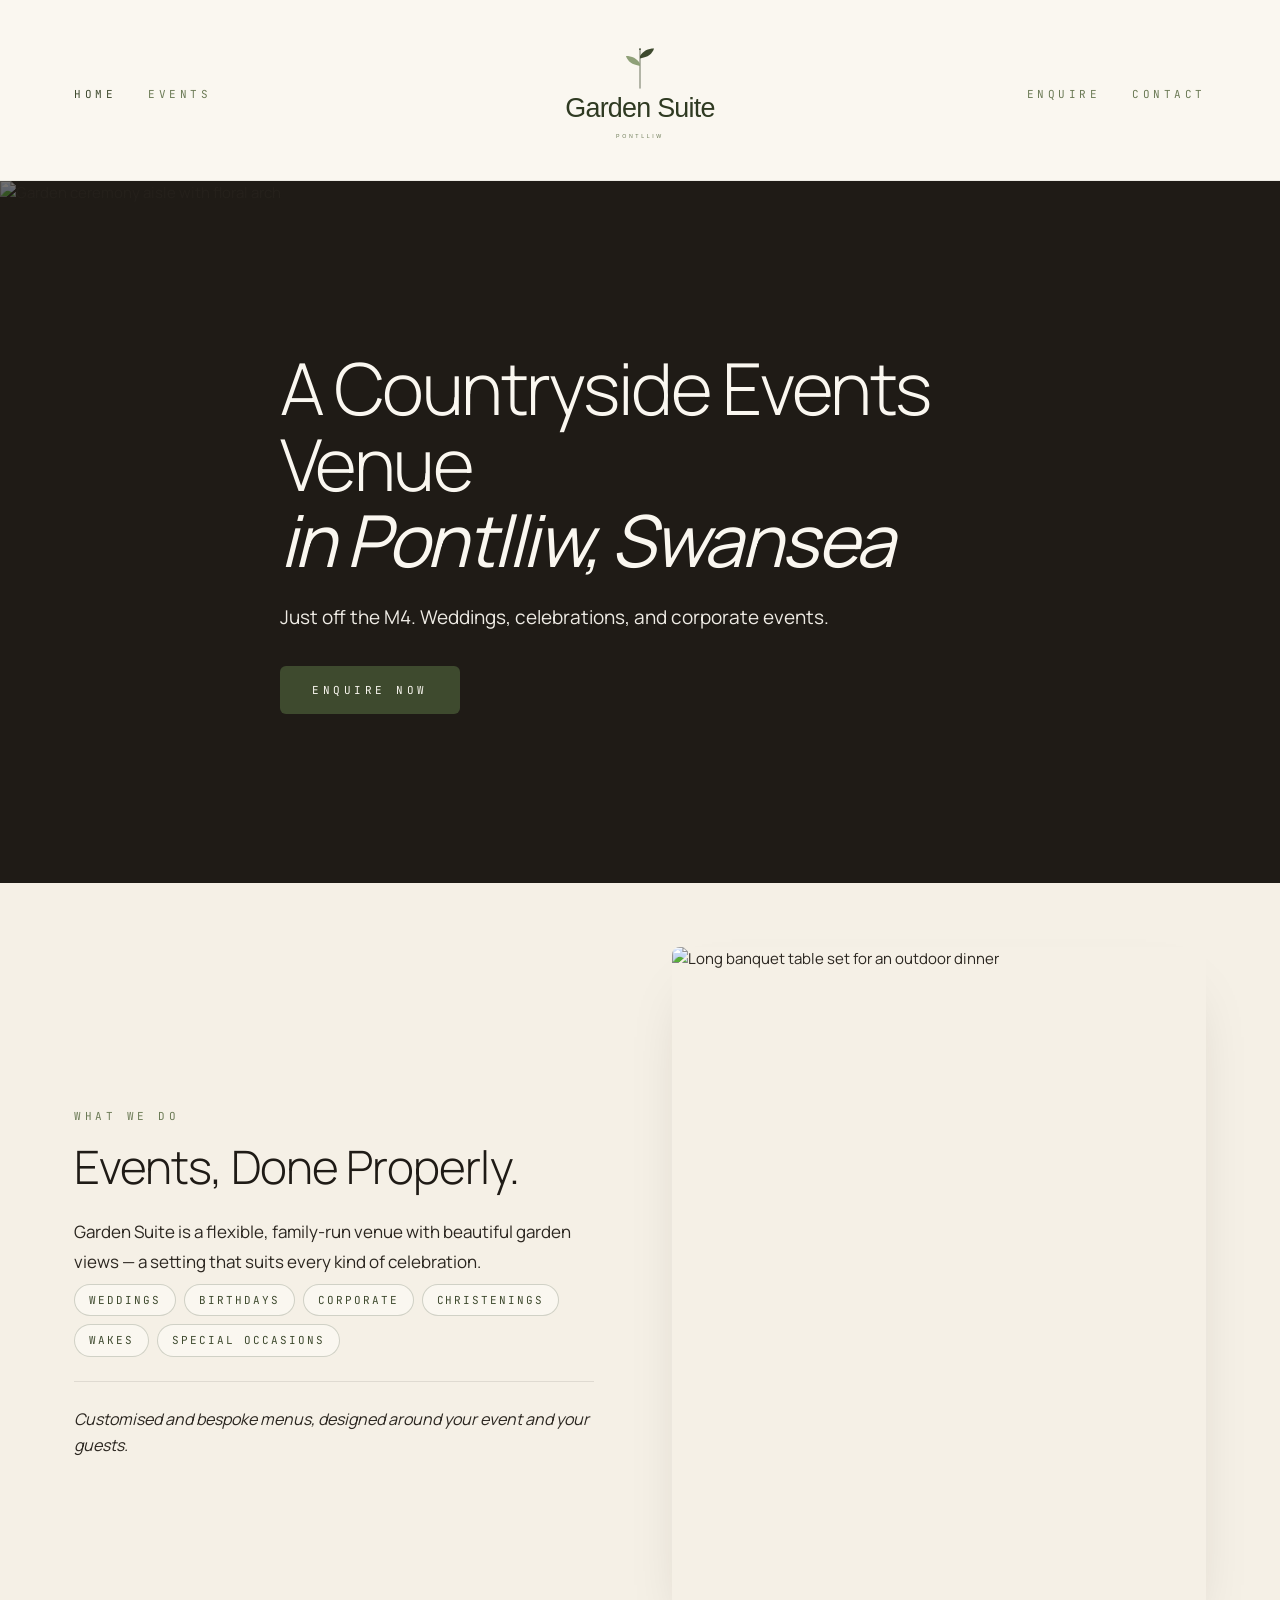
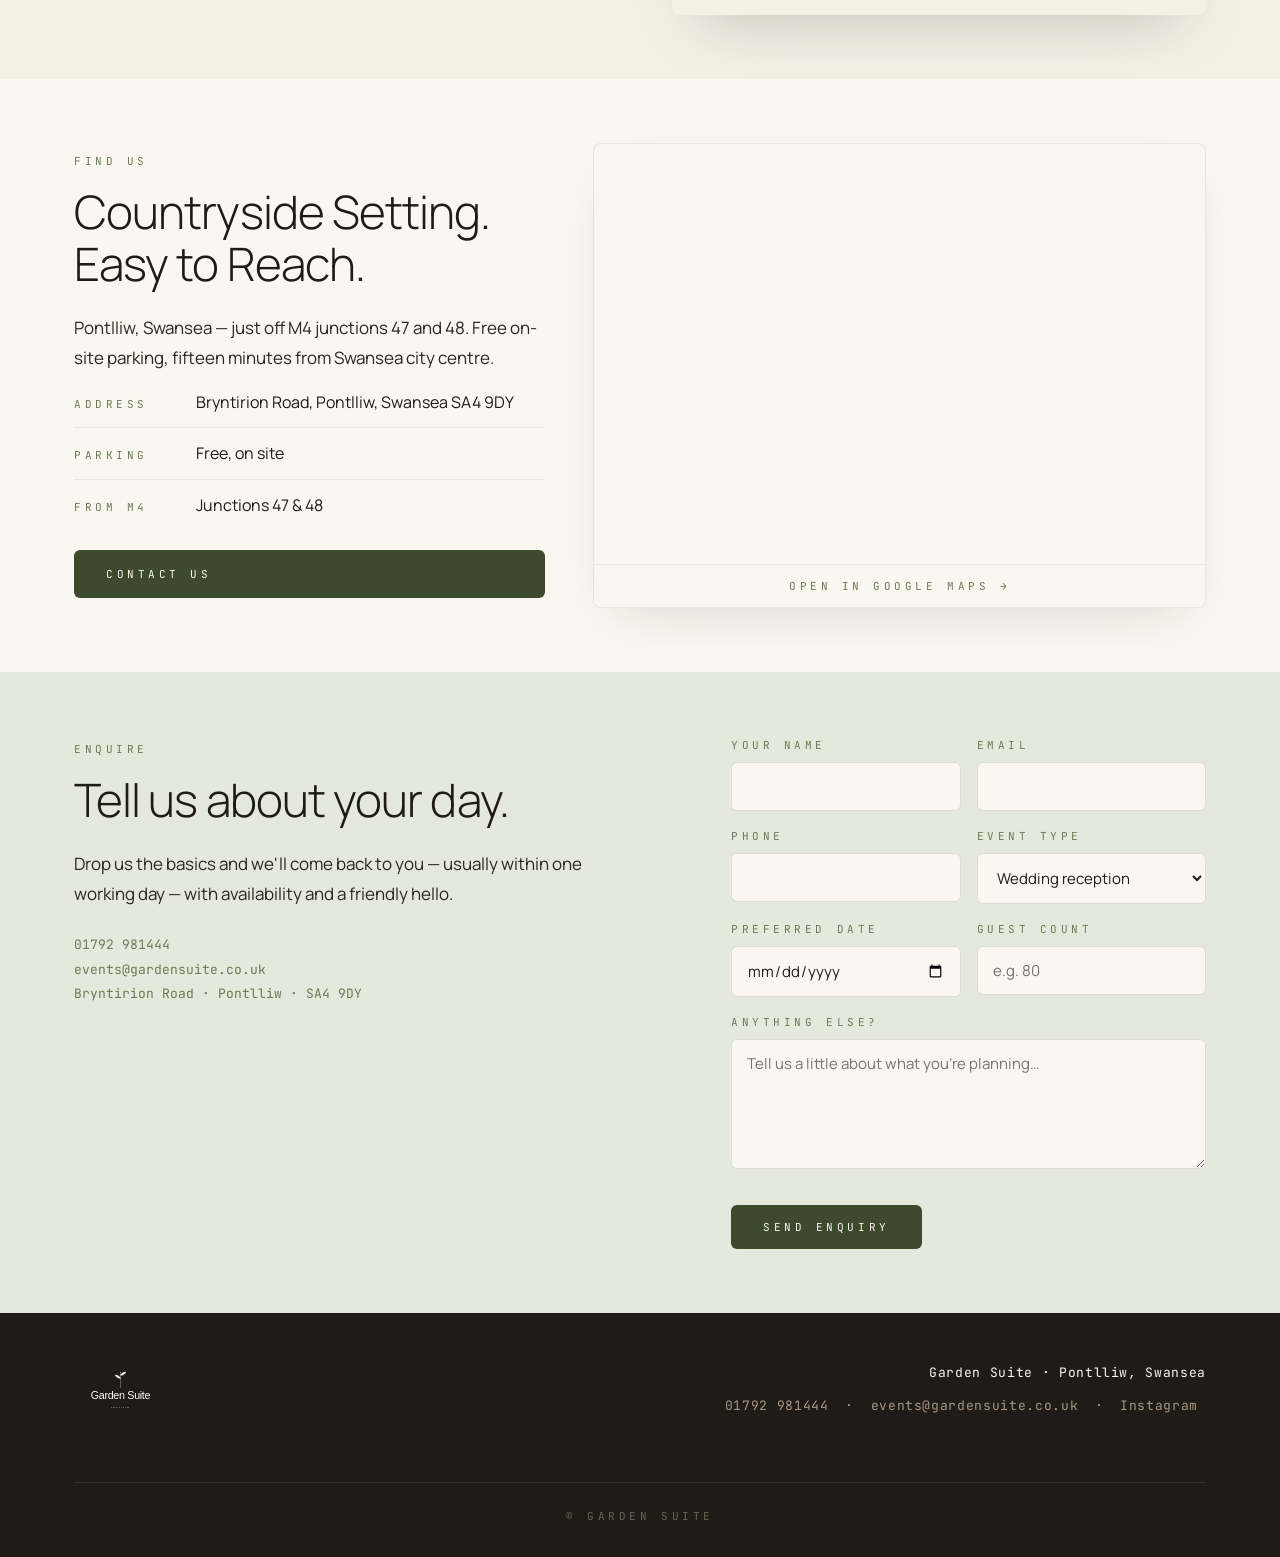
==== commit 83c6c7c9: "Restore original homepage, keep redesign saved in history The deck-style redesign (commit 999a922) i" ====
--- a/index.html
+++ b/index.html
@@ -3,266 +3,190 @@
 <head>
   <meta charset="utf-8" />
   <meta name="viewport" content="width=device-width, initial-scale=1" />
-  <title>Garden Suite — Wedding &amp; Events Venue in Pontlliw, Swansea</title>
-  <meta name="description" content="Garden Suite is a family-run countryside venue in Pontlliw, Swansea, just off M4 junctions 47 and 48. Traditional and Asian weddings, birthdays and celebrations. Free on-site parking." />
+  <title>Garden Suite — Countryside Events Venue, Pontlliw, Swansea</title>
+  <meta name="description" content="A countryside events venue in Pontlliw, Swansea — just off the M4. Weddings, celebrations and corporate events with garden views and bespoke menus." />
   <link rel="icon" type="image/png" sizes="32x32" href="brand/logo/png/favicon-32.png" />
-  <link rel="stylesheet" href="brand/tokens.css" />
-  <link rel="stylesheet" href="https://fonts.googleapis.com/css2?family=Playfair+Display:ital,wght@1,400;1,500&family=Cormorant+Garamond:wght@500;600&family=Cinzel:wght@400;500&family=Great+Vibes&family=Manrope:wght@400;500;700&display=swap" />
-  <style>
-    :root {
-      /* Layout follows the Nov 2026 website deck: dark bar, logo tab, full-bleed hero, script headings */
-      --ink: var(--gs-ink);
-      --page: #F7F6F2;
-      --text: #5F5A52;
-      --heading: var(--gs-ink);
-      --serif: 'Playfair Display', 'Didot', Georgia, serif;
-      --hero-serif: 'Cormorant Garamond', 'Optima', Georgia, serif;
-      --caps: 'Cinzel', 'Trajan Pro', Georgia, serif;
-      --book: Georgia, 'Times New Roman', serif;
-      --script: 'Great Vibes', 'Snell Roundhand', cursive;
-      --gold: #9C7A3C;
-      --sans: 'Manrope', system-ui, -apple-system, 'Segoe UI', sans-serif;
-    }
-    * { box-sizing: border-box; margin: 0; padding: 0; }
-    html { scroll-behavior: smooth; }
-    body { background: var(--page); color: var(--text); font-family: var(--sans); font-size: 16px; line-height: 1.65; -webkit-font-smoothing: antialiased; }
-    a { color: inherit; text-decoration: none; }
-    img { display: block; max-width: 100%; }
-    .wrap { max-width: 1240px; margin: 0 auto; padding: 0 32px; }
-
-
-    /* Header: dark bar, nav split around a cream logo tab */
-    .site-header { position: sticky; top: 0; z-index: 20; background: var(--ink); height: 76px; }
-    .site-header .wrap { position: relative; height: 100%; display: grid; grid-template-columns: 1fr auto 1fr; align-items: center; }
-    .nav-l, .nav-r { display: flex; gap: 28px; align-items: center; }
-    .nav-l { justify-content: flex-end; padding-right: 40px; }
-    .nav-r { justify-content: flex-start; padding-left: 40px; }
-    .nav-l a, .nav-r a, .enquire { font-family: var(--sans); font-weight: 700; font-size: 14px; letter-spacing: 0.04em; text-transform: uppercase; color: #fff; }
-    .nav-l a:hover, .nav-r a:hover, .enquire:hover { color: var(--gs-leaf); }
-    .logo-tab { align-self: start; width: 168px; height: 100px; background: var(--gs-paper); display: flex; align-items: center; justify-content: center; overflow: hidden; box-shadow: 0 6px 18px rgba(0,0,0,0.12); transition: width .25s ease, height .25s ease; }
-    .logo-tab img { width: 200px; max-width: none; margin-top: -4px; transition: width .25s ease; }
-    .site-header.scrolled .logo-tab { width: 124px; height: 76px; }
-    .site-header.scrolled .logo-tab img { width: 148px; }
-    .nav-tabs { display: none; }
-    .enquire { border: 1px solid #fff; padding: 9px 18px; }
-    .enquire:hover { background: #fff; color: var(--ink) !important; }
-
-    /* Hero */
-    .hero { position: relative; min-height: 88vh; display: flex; flex-direction: column; align-items: center; justify-content: space-between; text-align: center; color: #fff; padding: 104px 24px 72px; overflow: hidden; background: #2b3320; }
-    .hero-media { position: absolute; inset: 0; width: 100%; height: 100%; object-fit: cover; }
-    .hero::after { content: ""; position: absolute; inset: 0; background: linear-gradient(180deg, rgba(0,0,0,0.28) 0%, rgba(0,0,0,0.12) 40%, rgba(0,0,0,0.45) 100%); }
-    .hero > *:not(.hero-media) { position: relative; z-index: 1; }
-    .hero h1 { font-family: var(--hero-serif); font-weight: 500; font-size: clamp(44px, 5.8vw, 80px); line-height: 1; letter-spacing: 0.02em; text-shadow: 0 2px 20px rgba(0,0,0,0.35); }
-    .hero .place { display: block; font-size: 0.55em; margin-top: 6px; letter-spacing: 0.03em; }
-    .hero .script { font-family: var(--script); font-weight: 400; font-size: clamp(46px, 6.4vw, 92px); line-height: 1.1; text-shadow: 0 2px 16px rgba(0,0,0,0.45); }
-    .hero .welcome { font-family: var(--caps); font-weight: 400; font-size: clamp(18px, 2.4vw, 32px); letter-spacing: 0.08em; margin-top: 6px; text-transform: uppercase; text-shadow: 0 2px 16px rgba(0,0,0,0.45); }
-
-    /* Section basics */
-    section.block { padding: 96px 0; }
-    section[id] { scroll-margin-top: 76px; }
-    @media (max-width: 900px) { section[id] { scroll-margin-top: 116px; } }
-    .title { font-family: var(--serif); font-style: italic; font-weight: 400; font-size: clamp(36px, 4vw, 56px); line-height: 1.15; letter-spacing: 0; color: var(--heading); }
-    .intro { margin-top: 18px; max-width: 900px; font-size: 18px; }
-    .serif-text { font-family: var(--book); font-size: 20px; line-height: 1.45; color: #6b665e; }
-    .center { text-align: center; }
-    .center .intro { margin-left: auto; margin-right: auto; }
-    .photo { background-color: var(--gs-sage); background-size: cover; background-position: center; box-shadow: 0 4px 14px rgba(31,27,22,0.16); }
-
-    /* Weddings */
-    .weddings-grid { margin-top: 40px; display: grid; grid-template-columns: 1.78fr 1fr; gap: 30px; align-items: start; }
-    .weddings-grid .big { aspect-ratio: 906 / 444; }
-    .weddings-grid .side .photo { aspect-ratio: 508 / 278; }
-    .weddings-grid .side h3 { font-family: var(--serif); font-style: italic; font-weight: 400; font-size: 30px; color: var(--heading); margin: 26px 0 8px; }
-
-    /* Cards */
-    .cards { margin-top: 40px; display: grid; grid-template-columns: repeat(3, 1fr); gap: 48px; }
-    .card .photo { aspect-ratio: 464 / 308; }
-    .card h3 { margin: 30px 0 12px; font-family: var(--sans); font-weight: 700; font-size: 22px; letter-spacing: 0.02em; text-transform: uppercase; color: var(--heading); text-align: center; }
-    .card p { text-align: center; font-size: 17px; }
-
-    /* Venue */
-    .venue-grid { margin-top: 32px; display: grid; grid-template-columns: 1.93fr 1fr; gap: 28px; }
-    .venue-grid .big { aspect-ratio: 930 / 474; }
-    .venue-grid .stack { display: grid; grid-template-rows: 1fr 1fr; gap: 28px; }
-    .venue-note { margin-top: 26px; font-size: 18px; }
-
-    /* Enquiry */
-    .enquiry { background: #fff; }
-    .contact { margin-top: 36px; display: grid; grid-template-columns: 1fr 1.25fr; gap: 32px; }
-    .addr-card { background: #1C1F21; color: #fff; padding: 44px; display: flex; flex-direction: column; gap: 22px; }
-    .addr-card h3 { font-family: var(--sans); font-weight: 700; font-size: 22px; letter-spacing: 0.02em; text-transform: uppercase; }
-    .addr-card address { font-style: normal; font-size: 18px; line-height: 1.6; color: #e9e5dc; }
-    .addr-card .find { margin-top: auto; font-weight: 700; font-size: 13px; letter-spacing: 0.1em; text-transform: uppercase; color: #C9A564; }
-    .details { padding: 8px 0; }
-    .eyebrow { font-weight: 700; font-size: 12px; letter-spacing: 0.08em; text-transform: uppercase; color: var(--gold); }
-    .enquiry-title { font-family: var(--sans); font-weight: 700; font-size: clamp(34px, 3.6vw, 46px); line-height: 1.15; color: var(--heading); margin-top: 10px; }
-    .row { display: grid; grid-template-columns: 100px 1fr; gap: 16px; padding: 16px 0; border-bottom: 1px solid rgba(31,27,22,0.1); align-items: baseline; }
-    .row .k { font-size: 13px; color: var(--gs-taupe-deep); }
-    .row .v { font-size: 18px; color: var(--heading); font-weight: 500; }
-    .socials { display: flex; gap: 12px; flex-wrap: wrap; margin-top: 14px; }
-    .socials a { display: inline-flex; align-items: center; gap: 10px; background: #ECEBE8; border: 1px solid rgba(31,27,22,0.12); box-shadow: 0 2px 4px rgba(31,27,22,0.15); border-radius: 6px; padding: 12px 32px; font-weight: 700; font-size: 12px; letter-spacing: 0.12em; text-transform: uppercase; color: var(--heading); }
-    .socials a:hover { background: var(--ink); color: #fff; }
-    .details .eyebrow + .row { margin-top: 6px; }
-    .details .gap { height: 34px; }
-
-    footer { background: var(--ink); color: #b9b2a5; padding: 30px 0; font-size: 14px; }
-    footer .wrap { display: flex; justify-content: space-between; gap: 16px; flex-wrap: wrap; }
-    footer a { color: #fff; }
-    .foot-links { display: inline-flex; align-items: center; gap: 8px; flex-wrap: wrap; }
-    .foot-icon { display: inline-flex; margin-left: 8px; }
-    .foot-icon:hover { color: var(--gs-leaf); }
-
-    @media (max-width: 900px) {
-      .wrap { padding: 0 16px; }
-      .site-header { height: auto; }
-      .site-header .wrap { height: 72px; }
-      .nav-l, .nav-r { display: none; }
-      .nav-tabs { display: flex; justify-content: space-around; gap: 8px; height: 42px; align-items: center; border-top: 1px solid rgba(255,255,255,0.14); padding: 0 max(12px, env(safe-area-inset-left, 0px)); }
-      .nav-tabs a { font-weight: 700; font-size: 12px; letter-spacing: 0.04em; text-transform: uppercase; color: #fff; white-space: nowrap; }
-      .nav-tabs a:active, .nav-tabs a:hover { color: var(--gs-leaf); }
-      .logo-tab { grid-column: 2; justify-self: center; align-self: stretch; width: 124px; height: 72px; box-shadow: none; }
-      .logo-tab img { width: 148px; margin-top: -2px; }
-      .site-header.scrolled .logo-tab { width: 124px; height: 72px; }
-      .site-header.scrolled .logo-tab img { width: 148px; }
-      .nav-r { display: flex; grid-column: 3; justify-content: flex-end; padding-left: 0; }
-      .nav-r a:not(.enquire) { display: none; }
-      .enquire { font-size: 12px; padding: 7px 12px; }
-      .hero { min-height: 80vh; padding: 56px 16px 48px; }
-      .hero .welcome { font-size: 14px; letter-spacing: 0.22em; }
-      section.block { padding: 64px 0; }
-      .weddings-grid, .venue-grid, .contact { grid-template-columns: 1fr; }
-      .venue-grid .stack { grid-template-rows: none; }
-      .venue-grid .stack .photo { aspect-ratio: 478 / 213; }
-      .cards { grid-template-columns: 1fr; gap: 40px; }
-      .serif-text { font-size: 20px; }
-      .addr-card { padding: 32px 24px; }
-    }
-  </style>
+  <link rel="icon" type="image/png" sizes="16x16" href="brand/logo/png/favicon-16.png" />
+  <link rel="stylesheet" href="styles.css" />
 </head>
 <body>
 
   <header class="site-header">
     <div class="wrap">
-      <nav class="nav-l" aria-label="Primary">
-        <a href="#weddings">Weddings</a>
-        <a href="#celebrate">Celebrations</a>
+      <nav class="nav-left" aria-label="Primary">
+        <a href="index.html" class="active">Home</a>
+        <a href="#what">Events</a>
       </nav>
-      <a class="logo-tab" href="#top" aria-label="Garden Suite home"><img src="brand/logo/garden-suite-primary-transparent.svg" alt="Garden Suite, Pontlliw" /></a>
-      <nav class="nav-r" aria-label="Secondary">
-        <a href="#venue">The Venue</a>
-        <a href="#enquire">Contact</a>
-        <a class="enquire" href="#enquire">Enquire</a>
+      <a class="brand-link" href="index.html" aria-label="Garden Suite home">
+        <img src="brand/logo/garden-suite-primary-transparent.svg" alt="Garden Suite" />
+      </a>
+      <nav class="nav" aria-label="Secondary">
+        <a href="#enquire">Enquire</a>
+        <a href="contact.html">Contact</a>
+      </nav>
+      <nav class="nav-mobile" aria-label="Mobile">
+        <a href="index.html" class="active">Home</a>
+        <a href="contact.html">Contact</a>
       </nav>
     </div>
-    <nav class="nav-tabs" aria-label="Sections">
-      <a href="#weddings">Weddings</a>
-      <a href="#celebrate">Celebrations</a>
-      <a href="#venue">The Venue</a>
-      <a href="#enquire">Contact</a>
-    </nav>
   </header>
 
-  <!-- 1. Hero: video 1 goes here, picture 10 shows while it loads -->
-  <section class="hero" id="top">
-    <video class="hero-media" autoplay muted loop playsinline preload="auto" poster="images/hero-poster.jpg" aria-hidden="true"><source src="video/hero-720.mp4" type="video/mp4" media="(max-width: 900px)" /><source src="video/hero.mp4" type="video/mp4" /></video>
-    <h1>Garden Suite<span class="place">Pontlliw</span></h1>
-    <div>
-      <p class="script">Make It Memorable. Make It Yours.</p>
-      <p class="welcome">Welcome to Garden Suite</p>
+  <section class="hero">
+    <div class="hero-bg">
+      <img src="https://images.unsplash.com/photo-1469371670807-013ccf25f16a?auto=format&fit=crop&w=2000&q=80" alt="Garden ceremony aisle with floral arch" />
+    </div>
+    <div class="wrap hero-content">
+      <h1>A Countryside Events Venue<br/><span class="place">in Pontlliw, Swansea</span></h1>
+      <p class="lede">Just off the M4. Weddings, celebrations, and corporate events.</p>
+      <div class="hero-ctas">
+        <a class="btn" href="#enquire">Enquire Now</a>
+      </div>
     </div>
   </section>
 
-  <!-- 2. Weddings -->
-  <section class="block" id="weddings">
+  <section id="what" class="cream">
     <div class="wrap">
-      <h2 class="title">Weddings at Garden Suite</h2>
-      <p class="intro serif-text">Garden Suite offers an elegant and versatile setting for unforgettable wedding celebrations, where every detail is thoughtfully tailored to reflect your unique love story.</p>
-      <div class="weddings-grid">
-        <div class="photo big" style="background-image:url(images/hero-reception-room-sunset.jpg)" role="img" aria-label="Reception room with blossom trees at sunset"></div>
-        <div class="side">
-          <div class="photo" style="background-image:url(images/picture-3-ceremony-kiss.jpg);background-position:center 35%" role="img" aria-label="Bride and groom kissing at their ceremony"></div>
-          <h3>Welcome to Garden Suite</h3>
-          <p class="serif-text">Garden Suite is a flexible, family-run venue with beautiful garden views. A setting that suits every kind of celebration.</p>
+      <div class="what">
+        <div class="what-copy">
+          <span class="section-eyebrow">What we do</span>
+          <h2 class="section-title">Events, Done Properly.</h2>
+          <p class="section-body">Garden Suite is a flexible, family-run venue with beautiful garden views — a setting that suits every kind of celebration.</p>
+          <div class="event-tags">
+            <span>Weddings</span>
+            <span>Birthdays</span>
+            <span>Corporate</span>
+            <span>Christenings</span>
+            <span>Wakes</span>
+            <span>Special Occasions</span>
+          </div>
+          <p class="menu-line">Customised and bespoke menus, designed around your event and your guests.</p>
+        </div>
+        <div class="what-img">
+          <img src="https://images.unsplash.com/photo-1530023367847-a683933f4172?auto=format&fit=crop&w=900&q=80" alt="Long banquet table set for an outdoor dinner" loading="lazy" />
         </div>
       </div>
     </div>
   </section>
 
-  <!-- 3. Celebrate -->
-  <section class="block" id="celebrate" style="padding-top:24px">
-    <div class="wrap center">
-      <h2 class="title">From Intimate to Grand</h2>
-      <p class="intro">Picture yourself saying "I do" surrounded by manicured gardens. Dancing the night away under sparkling chandeliers. Raising a toast with countryside views stretching as far as the eye can see. With a collection of beautiful spaces to choose from, you'll find the venue that feels right for you. Take a look and see which one speaks to your heart.</p>
-      <div class="cards">
-        <div class="card">
-          <div class="photo" style="background-image:url(images/picture-4-traditional-wedding.jpg);background-position:center 40%" role="img" aria-label="Bride and groom walking through a vineyard"></div>
-          <h3>Traditional Weddings</h3>
-          <p>Celebrate your love with timeless elegance at Garden Suite. Our traditional weddings offer classic charm, stunning ceremony spaces and a picture-perfect backdrop.</p>
+  <section id="find">
+    <div class="wrap">
+      <div class="find">
+        <div class="find-copy">
+          <span class="section-eyebrow">Find us</span>
+          <h2 class="section-title">Countryside Setting.<br/>Easy to Reach.</h2>
+          <p class="section-body">Pontlliw, Swansea — just off M4 junctions 47 and 48. Free on-site parking, fifteen minutes from Swansea city centre.</p>
+          <div class="find-meta">
+            <div><span class="k">Address</span><span class="v">Bryntirion Road, Pontlliw, Swansea SA4 9DY</span></div>
+            <div><span class="k">Parking</span><span class="v">Free, on site</span></div>
+            <div><span class="k">From M4</span><span class="v">Junctions 47 &amp; 48</span></div>
+          </div>
+          <a class="btn" href="contact.html">Contact Us</a>
         </div>
-        <div class="card">
-          <div class="photo" style="background-image:url(images/picture-5-asian-wedding.jpg);background-position:center 54%" role="img" aria-label="Couple dancing at an Asian wedding"></div>
-          <h3>Asian Weddings</h3>
-          <p>As one of Swansea's top Asian wedding venues, we have a wealth of experience and stunning event suites that transform into the most beautiful of spaces.</p>
-        </div>
-        <div class="card">
-          <div class="photo" style="background-image:url(images/picture-6-birthday.jpg);background-position:center 52%" role="img" aria-label="Woman laughing at her birthday party"></div>
-          <h3>Birthday Celebrations</h3>
-          <p>Whether you're planning a birthday celebration, an anniversary, a family gathering or a professional conference, Garden Suite offers the perfect setting to make every occasion special.</p>
+        <div class="map-frame">
+          <iframe
+            title="Map of Garden Suite, Bryntirion Road, Pontlliw, Swansea SA4 9DY"
+            src="https://maps.google.com/maps?q=Bryntirion+Road,+Pontlliw,+Swansea+SA4+9DY&amp;z=15&amp;output=embed"
+            loading="lazy"
+            referrerpolicy="no-referrer-when-downgrade"></iframe>
+          <a class="map-link" href="https://www.google.com/maps/search/?api=1&query=Bryntirion+Road+Pontlliw+Swansea+SA4+9DY" target="_blank" rel="noopener">Open in Google Maps →</a>
         </div>
       </div>
     </div>
   </section>
 
-  <!-- 4. Venue -->
-  <section class="block" id="venue" style="padding-top:24px">
+  <section id="enquire" class="sage">
     <div class="wrap">
-      <h2 class="title">A Serene Countryside Location</h2>
-      <p class="intro">Set in the tranquil surroundings of Pontlliw, Swansea, Garden Suite combines countryside charm with effortless accessibility. Just off M4 junctions 47 and 48, with complimentary on-site parking and only 15 minutes from Swansea city centre.</p>
-      <div class="venue-grid">
-        <div class="photo big" style="background-image:url(images/conservatory-exterior.jpg);background-position:center 96%" role="img" aria-label="The conservatory and stone building at dusk"></div>
-        <div class="stack">
-          <div class="photo" style="background-image:url(images/reception-room-blossom-trees.jpg)" role="img" aria-label="Reception room set with round tables and blossom trees"></div>
-          <div class="photo" style="background-image:url(images/picture-9-red-carpet.jpg)" role="img" aria-label="Red carpet leading to the conservatory"></div>
+      <div class="form-grid">
+        <div>
+          <span class="section-eyebrow">Enquire</span>
+          <h2 class="section-title">Tell us about your day.</h2>
+          <p class="section-body">Drop us the basics and we'll come back to you — usually within one working day — with availability and a friendly hello.</p>
+          <div class="form-meta">
+            <div>01792 981444</div>
+            <div>events@gardensuite.co.uk</div>
+            <div>Bryntirion Road · Pontlliw · SA4 9DY</div>
+          </div>
         </div>
-      </div>
-      <p class="venue-note">A flexible setting for both intimate gatherings and larger celebrations.</p>
-    </div>
-  </section>
 
-  <!-- 5. Enquiry -->
-  <section class="block enquiry" id="enquire">
-    <div class="wrap">
-      <span class="eyebrow">Start planning</span>
-      <h2 class="enquiry-title">Make an enquiry</h2>
-      <div class="contact">
-        <div class="addr-card">
-          <h3>Garden Suite</h3>
-          <address>Bryntirion Road<br/>Pontlliw<br/>Swansea<br/>SA4 9DY</address>
-          <a class="find" href="https://www.google.com/maps/search/?api=1&query=Bryntirion+Road+Pontlliw+Swansea+SA4+9DY" target="_blank" rel="noopener">Find us →</a>
-        </div>
-        <div class="details">
-          <span class="eyebrow">Contact details</span>
-          <div class="row"><span class="k">Website</span><span class="v">www.gardensuite.co.uk</span></div>
-          <div class="row"><span class="k">Email</span><a class="v" href="mailto:events@gardensuite.co.uk">events@gardensuite.co.uk</a></div>
-          <div class="row"><span class="k">Phone</span><a class="v" href="tel:+441792981444">01792 981444</a></div>
-          <!-- Connect with us: add Instagram and Facebook here once the account URLs are confirmed -->
-        </div>
+        <form id="enquiry-form" novalidate>
+          <div class="row-2">
+            <div class="field">
+              <label for="name">Your name</label>
+              <input id="name" name="name" type="text" required autocomplete="name" />
+            </div>
+            <div class="field">
+              <label for="email">Email</label>
+              <input id="email" name="email" type="email" required autocomplete="email" />
+            </div>
+          </div>
+          <div class="row-2">
+            <div class="field">
+              <label for="phone">Phone</label>
+              <input id="phone" name="phone" type="tel" autocomplete="tel" />
+            </div>
+            <div class="field">
+              <label for="event-type">Event type</label>
+              <select id="event-type" name="event-type">
+                <option>Wedding reception</option>
+                <option>Birthday or celebration</option>
+                <option>Christening or wake</option>
+                <option>Corporate or meeting</option>
+                <option>Other</option>
+              </select>
+            </div>
+          </div>
+          <div class="row-2">
+            <div class="field">
+              <label for="date">Preferred date</label>
+              <input id="date" name="date" type="date" />
+            </div>
+            <div class="field">
+              <label for="guests">Guest count</label>
+              <input id="guests" name="guests" type="number" min="1" max="200" placeholder="e.g. 80" />
+            </div>
+          </div>
+          <div class="field">
+            <label for="message">Anything else?</label>
+            <textarea id="message" name="message" placeholder="Tell us a little about what you're planning…"></textarea>
+          </div>
+          <div class="form-actions">
+            <button class="btn" type="submit">Send enquiry</button>
+          </div>
+          <div class="form-success" id="form-success">
+            Thank you — your enquiry is on its way. We'll be in touch shortly.
+          </div>
+        </form>
       </div>
     </div>
   </section>
 
-  <footer>
+  <footer class="site-footer">
     <div class="wrap">
-      <span>Garden Suite · Pontlliw, Swansea</span>
-      <span class="foot-links"><a href="tel:+441792981444">01792 981444</a> · <a href="mailto:events@gardensuite.co.uk">events@gardensuite.co.uk</a></span>
+      <div>
+        <img src="brand/logo/garden-suite-mono-white.svg" alt="Garden Suite" />
+      </div>
+      <div class="footer-meta">
+        <span class="name">Garden Suite · Pontlliw, Swansea</span>
+        <span class="links">
+          <a href="tel:+441792981444">01792 981444</a> ·
+          <a href="mailto:events@gardensuite.co.uk">events@gardensuite.co.uk</a> ·
+          <a href="https://instagram.com/" target="_blank" rel="noopener">Instagram</a>
+        </span>
+      </div>
+      <div class="footer-copy">© Garden Suite</div>
     </div>
   </footer>
+
   <script>
-    (function () {
-      var h = document.querySelector('.site-header');
-      function onScroll() { h.classList.toggle('scrolled', window.scrollY > 40); }
-      window.addEventListener('scroll', onScroll, { passive: true }); onScroll();
-    })();
+    const form = document.getElementById('enquiry-form');
+    const success = document.getElementById('form-success');
+    form.addEventListener('submit', (e) => {
+      e.preventDefault();
+      if (!form.checkValidity()) { form.reportValidity(); return; }
+      success.classList.add('show');
+      form.reset();
+      success.scrollIntoView({ behavior: 'smooth', block: 'center' });
+    });
   </script>
 
 </body>
--- a/styles.css
+++ b/styles.css
@@ -0,0 +1,435 @@
+@import url('brand/tokens.css');
+@import url('https://fonts.googleapis.com/css2?family=Manrope:wght@300;400;500;600;700&family=JetBrains+Mono:wght@400;500&display=swap');
+
+* { box-sizing: border-box; margin: 0; padding: 0; }
+
+html { scroll-behavior: smooth; }
+
+body {
+  background: var(--gs-paper);
+  color: var(--gs-ink-soft);
+  font-family: var(--gs-font-body);
+  font-size: var(--gs-fs-body);
+  line-height: 1.65;
+  -webkit-font-smoothing: antialiased;
+}
+
+img { max-width: 100%; display: block; }
+a { color: var(--gs-forest); text-decoration: none; transition: color 0.2s; }
+a:hover { color: var(--gs-forest-deep); }
+
+.wrap { max-width: 1180px; margin: 0 auto; padding: 0 var(--gs-space-6); }
+
+/* ── Header (desktop: centered logo) ────────── */
+.site-header {
+  background: var(--gs-paper);
+  padding: var(--gs-space-6) 0 var(--gs-space-4);
+  border-bottom: 1px solid rgba(31, 27, 22, 0.06);
+}
+.site-header .wrap {
+  display: grid;
+  grid-template-columns: 1fr auto 1fr;
+  align-items: center;
+  gap: var(--gs-space-6);
+}
+.brand-link { justify-self: center; grid-column: 2; }
+.brand-link img {
+  height: 140px;
+  width: auto;
+}
+.nav-left, .nav { display: flex; gap: var(--gs-space-8); align-items: center; }
+.nav-left { justify-self: start; grid-column: 1; }
+.nav { justify-self: end; grid-column: 3; }
+
+.nav a, .nav-left a {
+  font-family: var(--gs-font-mono);
+  font-size: var(--gs-fs-label);
+  letter-spacing: var(--gs-tracking-label);
+  text-transform: uppercase;
+  color: var(--gs-olive);
+}
+.nav a.active, .nav a:hover, .nav-left a:hover, .nav-left a.active { color: var(--gs-forest); }
+
+.nav-mobile { display: none; }
+
+/* ── Hero (full-width photo) ──────────── */
+.hero {
+  position: relative;
+  min-height: 78vh;
+  display: flex;
+  align-items: center;
+  overflow: hidden;
+  background: var(--gs-ink);
+}
+.hero-bg { position: absolute; inset: 0; }
+.hero-bg img { width: 100%; height: 100%; object-fit: cover; display: block; }
+.hero-bg::after {
+  content: "";
+  position: absolute; inset: 0;
+  background: linear-gradient(105deg, rgba(31,27,22,0.62) 0%, rgba(31,27,22,0.32) 50%, rgba(31,27,22,0.12) 100%);
+}
+.hero-content {
+  position: relative;
+  z-index: 1;
+  color: var(--gs-paper);
+  padding: var(--gs-space-16) 0;
+  max-width: 720px;
+}
+.hero-content h1 {
+  font-family: var(--gs-font-display);
+  font-size: clamp(40px, 5.6vw, 76px);
+  font-weight: 300;
+  line-height: 1.06;
+  letter-spacing: var(--gs-tracking-display);
+  color: var(--gs-paper);
+  margin-bottom: var(--gs-space-6);
+}
+.hero-content h1 .place { font-weight: 400; font-style: italic; }
+.hero-content p.lede {
+  font-size: 19px;
+  color: var(--gs-paper);
+  opacity: 0.95;
+  margin-bottom: var(--gs-space-8);
+  max-width: 560px;
+}
+.hero-ctas { display: flex; flex-wrap: wrap; gap: var(--gs-space-3); }
+
+/* ── Buttons ──────────────────────────── */
+.btn {
+  display: inline-block;
+  padding: 15px 32px;
+  background: var(--gs-forest);
+  color: var(--gs-paper);
+  font-family: var(--gs-font-mono);
+  font-size: var(--gs-fs-label);
+  letter-spacing: var(--gs-tracking-label);
+  text-transform: uppercase;
+  border-radius: var(--gs-radius-md);
+  border: none;
+  cursor: pointer;
+  transition: background 0.2s, transform 0.1s, color 0.2s;
+}
+.btn:hover { background: var(--gs-forest-deep); color: var(--gs-paper); }
+.btn:active { transform: translateY(1px); }
+.btn-ghost {
+  background: transparent;
+  color: var(--gs-forest);
+  border: 1px solid var(--gs-forest);
+}
+.btn-ghost:hover { background: var(--gs-forest); color: var(--gs-paper); }
+
+/* ── Sections ─────────────────────────── */
+section { padding: var(--gs-space-16) 0; }
+section.cream { background: var(--gs-cream); }
+section.sage { background: var(--gs-sage); }
+
+.section-eyebrow {
+  font-family: var(--gs-font-mono);
+  font-size: var(--gs-fs-label);
+  letter-spacing: var(--gs-tracking-label);
+  text-transform: uppercase;
+  color: var(--gs-olive);
+  margin-bottom: var(--gs-space-4);
+  display: inline-block;
+}
+.section-title {
+  font-family: var(--gs-font-display);
+  font-size: clamp(32px, 3.6vw, 48px);
+  font-weight: 300;
+  line-height: 1.12;
+  letter-spacing: var(--gs-tracking-tight);
+  color: var(--gs-ink);
+  margin-bottom: var(--gs-space-6);
+}
+.section-body {
+  font-size: 17px;
+  color: var(--gs-ink-soft);
+  line-height: 1.75;
+  margin-bottom: var(--gs-space-5);
+  max-width: 52ch;
+}
+.section-body:last-child { margin-bottom: 0; }
+
+/* ── What we do (2 col, tags) ────────── */
+.what {
+  display: grid;
+  grid-template-columns: 1fr 1fr;
+  gap: var(--gs-space-16);
+  align-items: center;
+}
+.what-img {
+  border-radius: var(--gs-radius-lg);
+  overflow: hidden;
+  aspect-ratio: 4/5;
+  box-shadow: 0 30px 60px -30px rgba(31, 27, 22, 0.25);
+}
+.what-img img { width: 100%; height: 100%; object-fit: cover; }
+.what-copy { max-width: 520px; }
+
+.event-tags {
+  display: flex;
+  flex-wrap: wrap;
+  gap: var(--gs-space-2);
+  margin: var(--gs-space-2) 0 var(--gs-space-6);
+}
+.event-tags span {
+  display: inline-block;
+  padding: 6px 14px;
+  border: 1px solid rgba(62, 74, 46, 0.22);
+  border-radius: 999px;
+  font-family: var(--gs-font-mono);
+  font-size: var(--gs-fs-label);
+  letter-spacing: 0.18em;
+  text-transform: uppercase;
+  color: var(--gs-forest);
+  background: var(--gs-paper);
+}
+
+.menu-line {
+  margin-top: var(--gs-space-6);
+  padding-top: var(--gs-space-6);
+  border-top: 1px solid rgba(31, 27, 22, 0.1);
+  font-size: 16px;
+  color: var(--gs-ink-soft);
+  font-style: italic;
+  max-width: 52ch;
+}
+
+/* ── Find us (map) ───────────────────── */
+.find {
+  display: grid;
+  grid-template-columns: 1fr 1.3fr;
+  gap: var(--gs-space-12);
+  align-items: stretch;
+}
+.find-copy {
+  max-width: 480px;
+  display: flex;
+  flex-direction: column;
+  justify-content: center;
+}
+.find-meta {
+  margin: var(--gs-space-4) 0 var(--gs-space-8);
+  display: grid;
+  gap: var(--gs-space-3);
+}
+.find-meta div {
+  display: grid;
+  grid-template-columns: 110px 1fr;
+  gap: var(--gs-space-3);
+  align-items: baseline;
+  padding-bottom: var(--gs-space-3);
+  border-bottom: 1px solid rgba(31, 27, 22, 0.08);
+}
+.find-meta div:last-child { border-bottom: 0; padding-bottom: 0; }
+.find-meta .k {
+  font-family: var(--gs-font-mono);
+  font-size: var(--gs-fs-label);
+  letter-spacing: var(--gs-tracking-label);
+  text-transform: uppercase;
+  color: var(--gs-olive);
+}
+.find-meta .v { color: var(--gs-ink); font-size: 16px; }
+
+.map-frame {
+  border-radius: var(--gs-radius-lg);
+  overflow: hidden;
+  border: 1px solid rgba(31, 27, 22, 0.08);
+  box-shadow: 0 20px 50px -25px rgba(31, 27, 22, 0.18);
+  background: var(--gs-paper);
+  min-height: 460px;
+  display: flex;
+  flex-direction: column;
+}
+.map-frame iframe { display: block; width: 100%; flex: 1; min-height: 420px; border: 0; }
+.map-link {
+  display: block;
+  text-align: center;
+  padding: var(--gs-space-3) 0;
+  font-family: var(--gs-font-mono);
+  font-size: var(--gs-fs-label);
+  letter-spacing: var(--gs-tracking-label);
+  text-transform: uppercase;
+  color: var(--gs-olive);
+  border-top: 1px solid rgba(31, 27, 22, 0.08);
+  background: var(--gs-paper);
+}
+.map-link:hover { color: var(--gs-forest); background: var(--gs-cream); }
+
+/* ── Form ─────────────────────────────── */
+.form-grid {
+  display: grid;
+  grid-template-columns: 5fr 4fr;
+  gap: var(--gs-space-16);
+  align-items: start;
+}
+form { display: grid; gap: var(--gs-space-4); }
+.row-2 { display: grid; grid-template-columns: 1fr 1fr; gap: var(--gs-space-4); }
+.field label {
+  display: block;
+  font-family: var(--gs-font-mono);
+  font-size: var(--gs-fs-label);
+  letter-spacing: var(--gs-tracking-label);
+  text-transform: uppercase;
+  color: var(--gs-olive);
+  margin-bottom: var(--gs-space-2);
+}
+.field input,
+.field select,
+.field textarea {
+  width: 100%;
+  padding: 13px 15px;
+  background: var(--gs-paper);
+  border: 1px solid rgba(31, 27, 22, 0.12);
+  border-radius: var(--gs-radius-md);
+  font-family: var(--gs-font-body);
+  font-size: 15px;
+  color: var(--gs-ink);
+  transition: border-color 0.2s, box-shadow 0.2s;
+}
+.field textarea { min-height: 130px; resize: vertical; }
+.field input:focus,
+.field select:focus,
+.field textarea:focus {
+  outline: none;
+  border-color: var(--gs-forest);
+  box-shadow: 0 0 0 3px rgba(62, 74, 46, 0.12);
+}
+.form-meta {
+  font-family: var(--gs-font-mono);
+  font-size: var(--gs-fs-small);
+  color: var(--gs-olive);
+  margin-top: var(--gs-space-6);
+  line-height: 1.9;
+}
+.form-actions { margin-top: var(--gs-space-3); }
+.form-success {
+  display: none;
+  padding: var(--gs-space-4);
+  background: var(--gs-paper);
+  border: 1px solid var(--gs-forest);
+  border-radius: var(--gs-radius-md);
+  color: var(--gs-forest-deep);
+  font-size: 15px;
+}
+.form-success.show { display: block; }
+
+/* ── Contact page ─────────────────────── */
+.contact-grid {
+  display: grid;
+  grid-template-columns: 1fr 1.2fr;
+  gap: var(--gs-space-12);
+  align-items: start;
+}
+.contact-list { display: grid; gap: var(--gs-space-8); }
+.contact-item .gs-label { margin-bottom: var(--gs-space-2); display: block; }
+.contact-item .value {
+  font-family: var(--gs-font-display);
+  font-size: 22px;
+  font-weight: 500;
+  color: var(--gs-ink);
+  letter-spacing: var(--gs-tracking-tight);
+}
+.contact-item .value a { color: var(--gs-ink); }
+.contact-item .value a:hover { color: var(--gs-forest); }
+.contact-item address {
+  font-style: normal;
+  font-family: var(--gs-font-display);
+  font-size: 18px;
+  color: var(--gs-ink);
+  line-height: 1.5;
+}
+.section-head {
+  text-align: center;
+  max-width: 640px;
+  margin: 0 auto var(--gs-space-12);
+}
+.section-head h2 { font-family: var(--gs-font-display); font-size: var(--gs-fs-h1); font-weight: 300; line-height: 1.1; letter-spacing: var(--gs-tracking-tight); color: var(--gs-ink); margin-bottom: var(--gs-space-4); }
+.section-head .gs-label { display: inline-block; margin-bottom: var(--gs-space-3); }
+.section-head p { color: var(--gs-ink-soft); font-size: 16px; }
+
+/* ── Footer ───────────────────────────── */
+.site-footer {
+  background: var(--gs-ink);
+  color: var(--gs-taupe);
+  padding: var(--gs-space-12) 0 var(--gs-space-8);
+}
+.site-footer .wrap {
+  display: grid;
+  grid-template-columns: 1fr auto;
+  gap: var(--gs-space-8);
+  align-items: center;
+}
+.site-footer img { height: 56px; width: auto; }
+.site-footer a { color: var(--gs-taupe); }
+.site-footer a:hover { color: var(--gs-paper); }
+.footer-meta {
+  font-family: var(--gs-font-mono);
+  font-size: var(--gs-fs-small);
+  letter-spacing: 0.05em;
+  text-align: right;
+  line-height: 1.9;
+}
+.footer-meta .name { color: var(--gs-paper); display: block; margin-bottom: var(--gs-space-2); }
+.footer-meta .links { color: var(--gs-taupe); }
+.footer-meta .links a { margin: 0 var(--gs-space-2); }
+.footer-copy {
+  grid-column: 1 / -1;
+  margin-top: var(--gs-space-8);
+  padding-top: var(--gs-space-6);
+  border-top: 1px solid rgba(168, 152, 130, 0.15);
+  font-family: var(--gs-font-mono);
+  font-size: var(--gs-fs-label);
+  letter-spacing: var(--gs-tracking-label);
+  text-transform: uppercase;
+  color: var(--gs-taupe-deep);
+  text-align: center;
+}
+
+/* ── Responsive ───────────────────────── */
+@media (max-width: 880px) {
+  /* Mobile header: logo LEFT, simple Home/Contact RIGHT */
+  .site-header { padding: var(--gs-space-4) 0; }
+  .site-header .wrap {
+    display: flex;
+    flex-direction: row;
+    align-items: center;
+    justify-content: space-between;
+    gap: var(--gs-space-4);
+    padding: 0 var(--gs-space-8);
+  }
+  .wrap { padding: 0 var(--gs-space-8); }
+  .brand-link { justify-self: start; }
+  .brand-link img { height: 120px; }
+  .nav-left, .nav { display: none; }
+  .nav-mobile {
+    display: flex;
+    gap: var(--gs-space-6);
+    align-items: center;
+  }
+  .nav-mobile a {
+    font-family: var(--gs-font-mono);
+    font-size: var(--gs-fs-label);
+    letter-spacing: var(--gs-tracking-label);
+    text-transform: uppercase;
+    color: var(--gs-olive);
+  }
+  .nav-mobile a.active, .nav-mobile a:hover { color: var(--gs-forest); }
+
+  .hero { min-height: 64vh; }
+  .hero-content { padding: var(--gs-space-12) var(--gs-space-8); }
+
+  .what, .find, .form-grid, .contact-grid {
+    grid-template-columns: 1fr;
+    gap: var(--gs-space-12);
+  }
+  .what-img { aspect-ratio: 4/3; }
+  .row-2 { grid-template-columns: 1fr; }
+
+  .find-meta div { grid-template-columns: 96px 1fr; }
+
+  .site-footer .wrap { grid-template-columns: 1fr; text-align: center; }
+  .footer-meta { text-align: center; }
+
+  section { padding: var(--gs-space-12) 0; }
+}
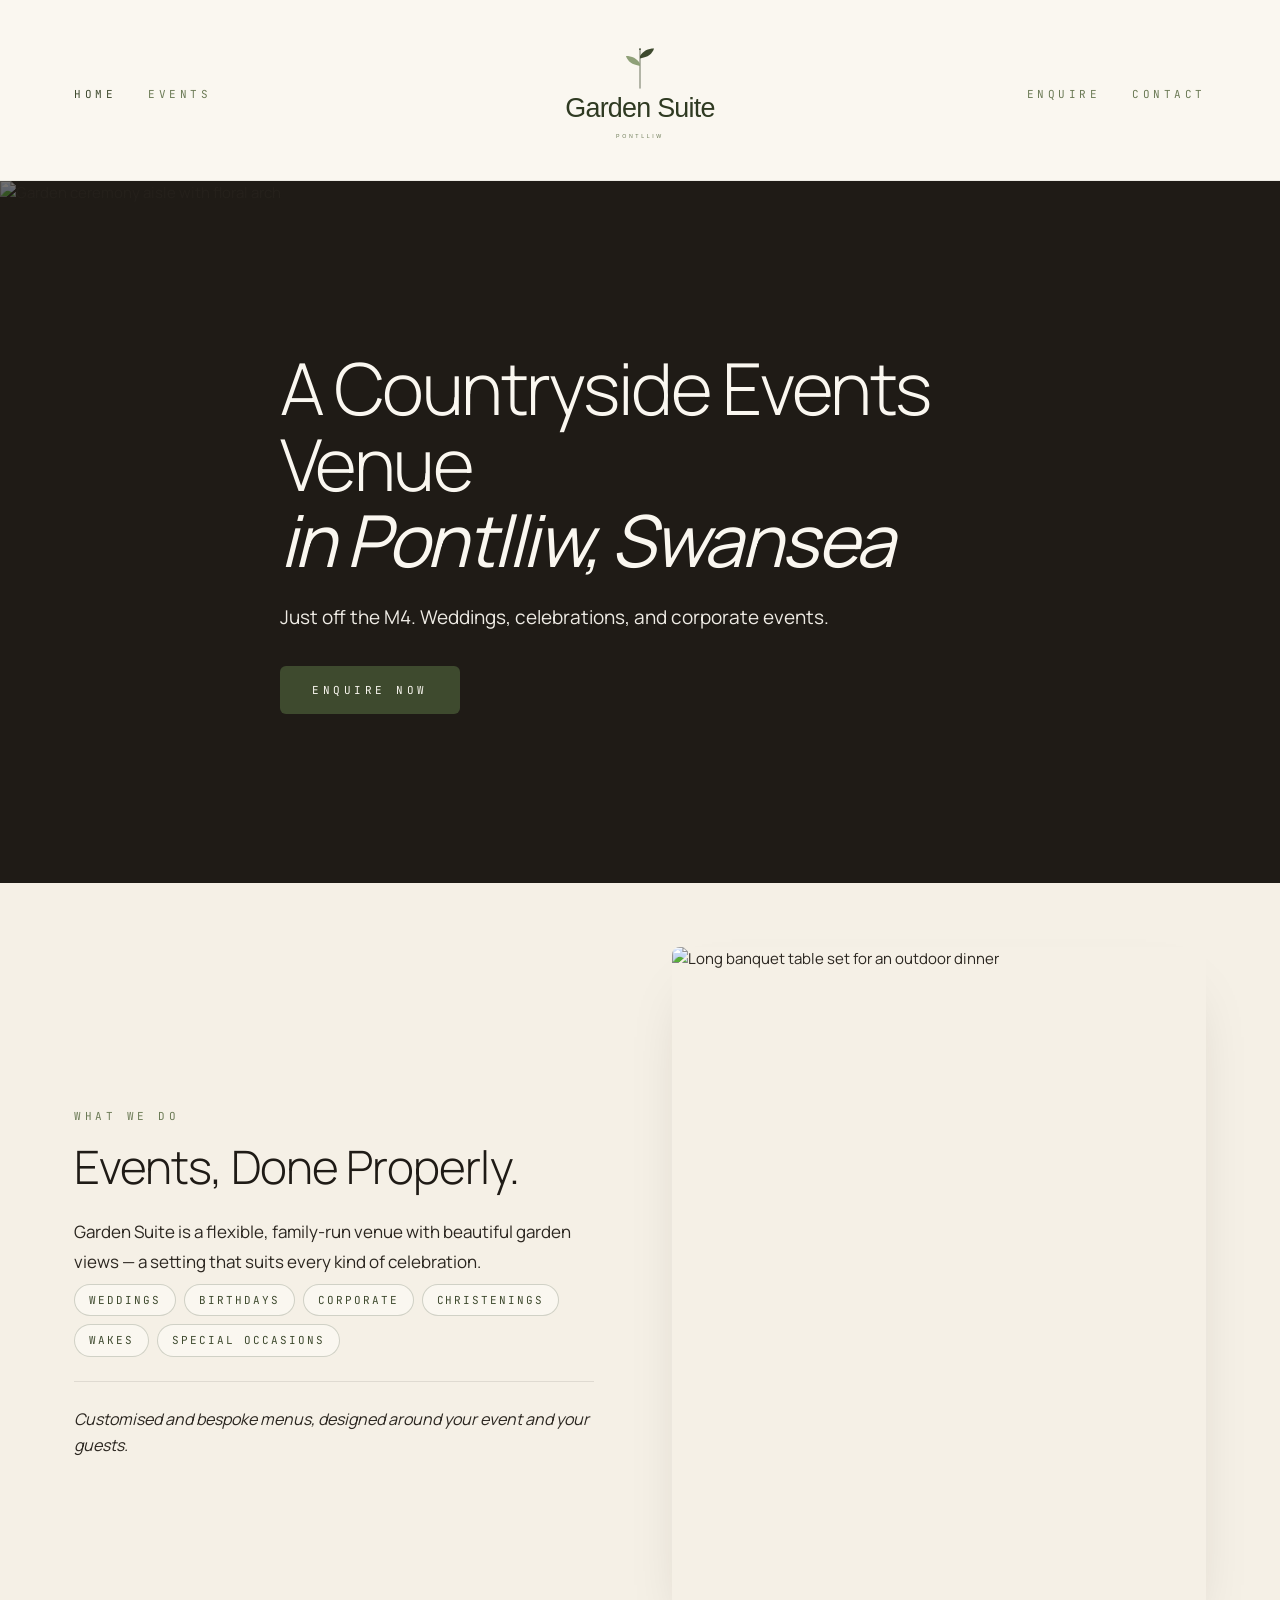
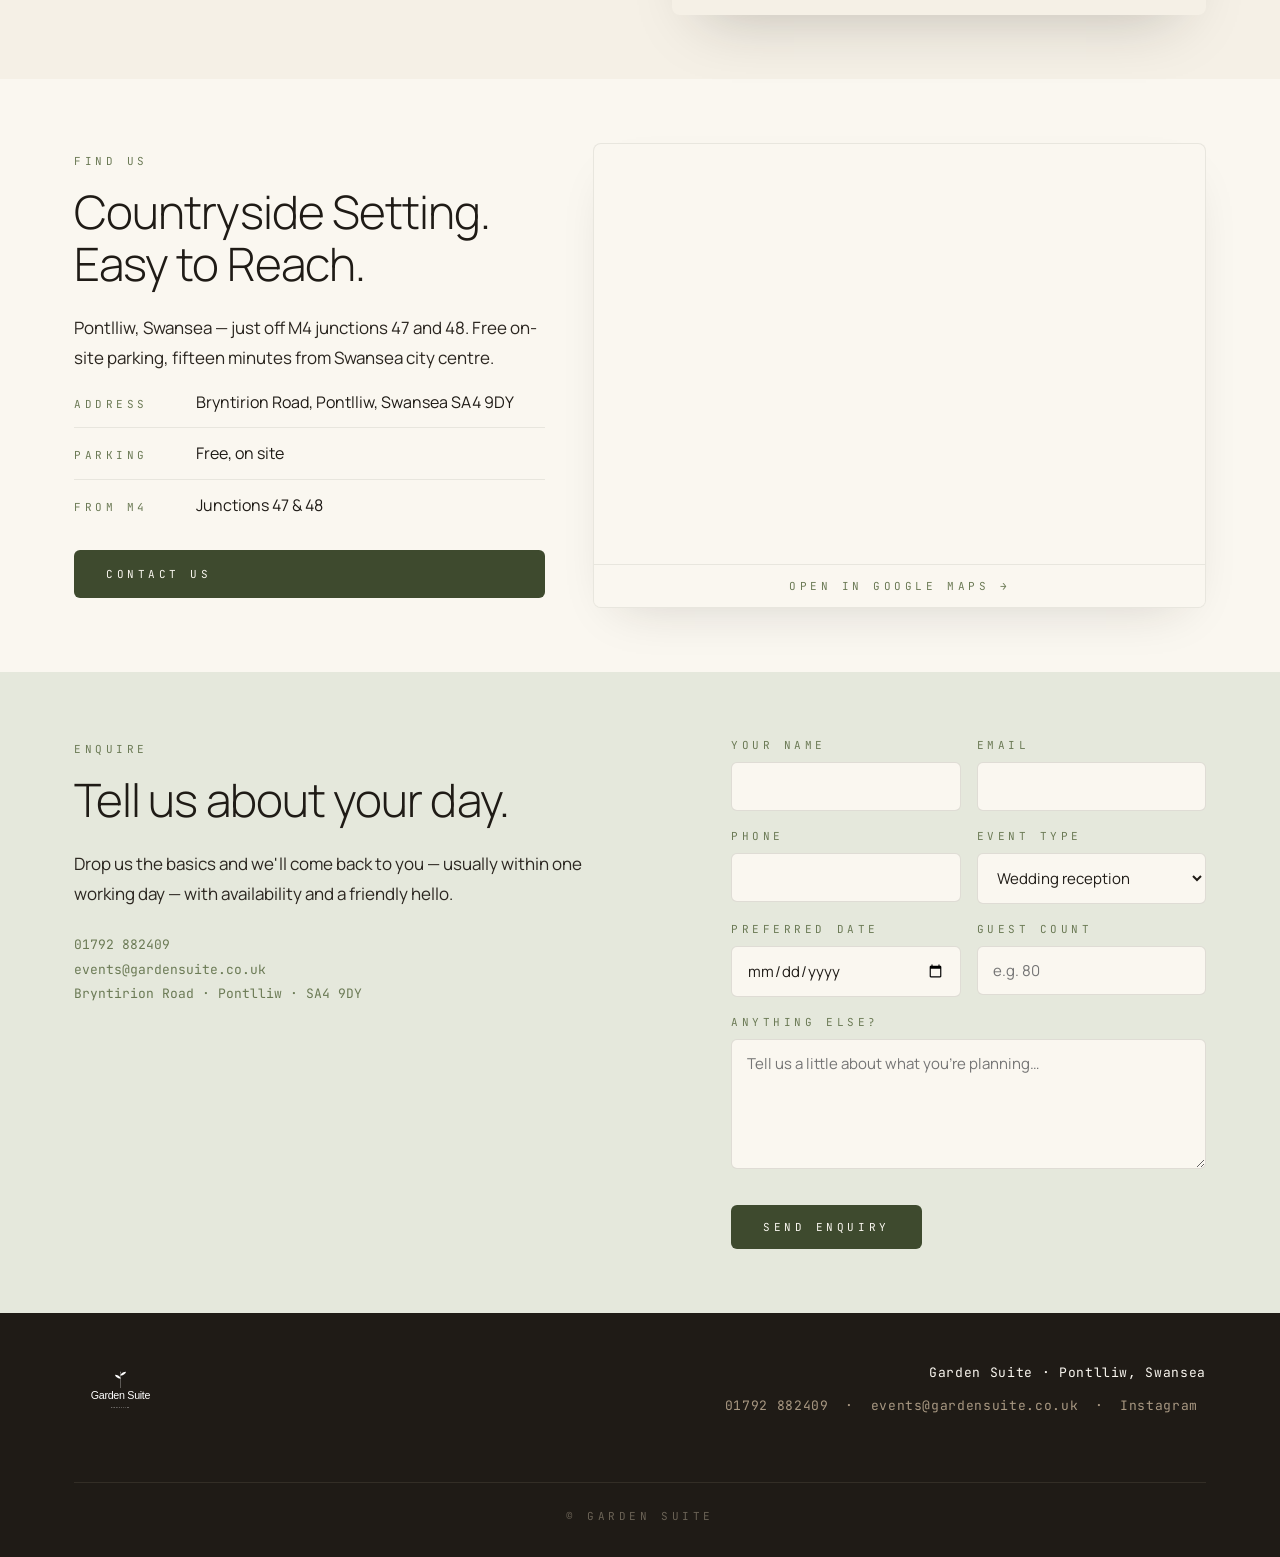
==== commit b7dffbbf: "Revert site to original state at owner's request Restores the original index.html, contact.html and " ====
--- a/index.html
+++ b/index.html
@@ -8,6 +8,7 @@
   <link rel="icon" type="image/png" sizes="32x32" href="brand/logo/png/favicon-32.png" />
   <link rel="icon" type="image/png" sizes="16x16" href="brand/logo/png/favicon-16.png" />
   <link rel="stylesheet" href="styles.css" />
+  <link rel="stylesheet" href="https://unpkg.com/leaflet@1.9.4/dist/leaflet.css" integrity="sha256-p4NxAoJBhIIN+hmNHrzRCf9tD/miZyoHS5obTRR9BMY=" crossorigin="" />
 </head>
 <body>
 
@@ -83,11 +84,7 @@
           <a class="btn" href="contact.html">Contact Us</a>
         </div>
         <div class="map-frame">
-          <iframe
-            title="Map of Garden Suite, Bryntirion Road, Pontlliw, Swansea SA4 9DY"
-            src="https://maps.google.com/maps?q=Bryntirion+Road,+Pontlliw,+Swansea+SA4+9DY&amp;z=15&amp;output=embed"
-            loading="lazy"
-            referrerpolicy="no-referrer-when-downgrade"></iframe>
+          <div id="gs-map" class="leaflet-map" aria-label="Map of Garden Suite, Bryntirion Road, Pontlliw, Swansea SA4 9DY"></div>
           <a class="map-link" href="https://www.google.com/maps/search/?api=1&query=Bryntirion+Road+Pontlliw+Swansea+SA4+9DY" target="_blank" rel="noopener">Open in Google Maps →</a>
         </div>
       </div>
@@ -102,7 +99,7 @@
           <h2 class="section-title">Tell us about your day.</h2>
           <p class="section-body">Drop us the basics and we'll come back to you — usually within one working day — with availability and a friendly hello.</p>
           <div class="form-meta">
-            <div>01792 981444</div>
+            <div>01792 882409</div>
             <div>events@gardensuite.co.uk</div>
             <div>Bryntirion Road · Pontlliw · SA4 9DY</div>
           </div>
@@ -168,7 +165,7 @@
       <div class="footer-meta">
         <span class="name">Garden Suite · Pontlliw, Swansea</span>
         <span class="links">
-          <a href="tel:+441792981444">01792 981444</a> ·
+          <a href="tel:+441792882409">01792 882409</a> ·
           <a href="mailto:events@gardensuite.co.uk">events@gardensuite.co.uk</a> ·
           <a href="https://instagram.com/" target="_blank" rel="noopener">Instagram</a>
         </span>
@@ -177,6 +174,16 @@
     </div>
   </footer>
 
+  <script src="https://unpkg.com/leaflet@1.9.4/dist/leaflet.js" integrity="sha256-20nQCchB9co0qIjJZRGuk2/Z9VM+kNiyxNV1lvTlZBo=" crossorigin=""></script>
+  <script>
+    const map = L.map('gs-map', { scrollWheelZoom: false }).setView([51.6895, -4.0319], 15);
+    L.tileLayer('https://{s}.basemaps.cartocdn.com/rastertiles/voyager/{z}/{x}/{y}{r}.png', {
+      attribution: '&copy; <a href="https://www.openstreetmap.org/copyright">OSM</a> &copy; <a href="https://carto.com/attributions">CARTO</a>',
+      subdomains: 'abcd',
+      maxZoom: 19
+    }).addTo(map);
+    L.marker([51.6895, -4.0319]).addTo(map).bindPopup('<strong>Garden Suite</strong><br/>Bryntirion Road, Pontlliw<br/>Swansea SA4 9DY').openPopup();
+  </script>
   <script>
     const form = document.getElementById('enquiry-form');
     const success = document.getElementById('form-success');
--- a/styles.css
+++ b/styles.css
@@ -242,6 +242,11 @@
   flex-direction: column;
 }
 .map-frame iframe { display: block; width: 100%; flex: 1; min-height: 420px; border: 0; }
+.leaflet-map { width: 100%; flex: 1; min-height: 420px; }
+.leaflet-container { font-family: var(--gs-font-body); }
+.leaflet-popup-content-wrapper { border-radius: var(--gs-radius-md); }
+.leaflet-popup-content { font-size: 14px; line-height: 1.5; color: var(--gs-ink); }
+.leaflet-popup-content strong { color: var(--gs-forest-deep); }
 .map-link {
   display: block;
   text-align: center;
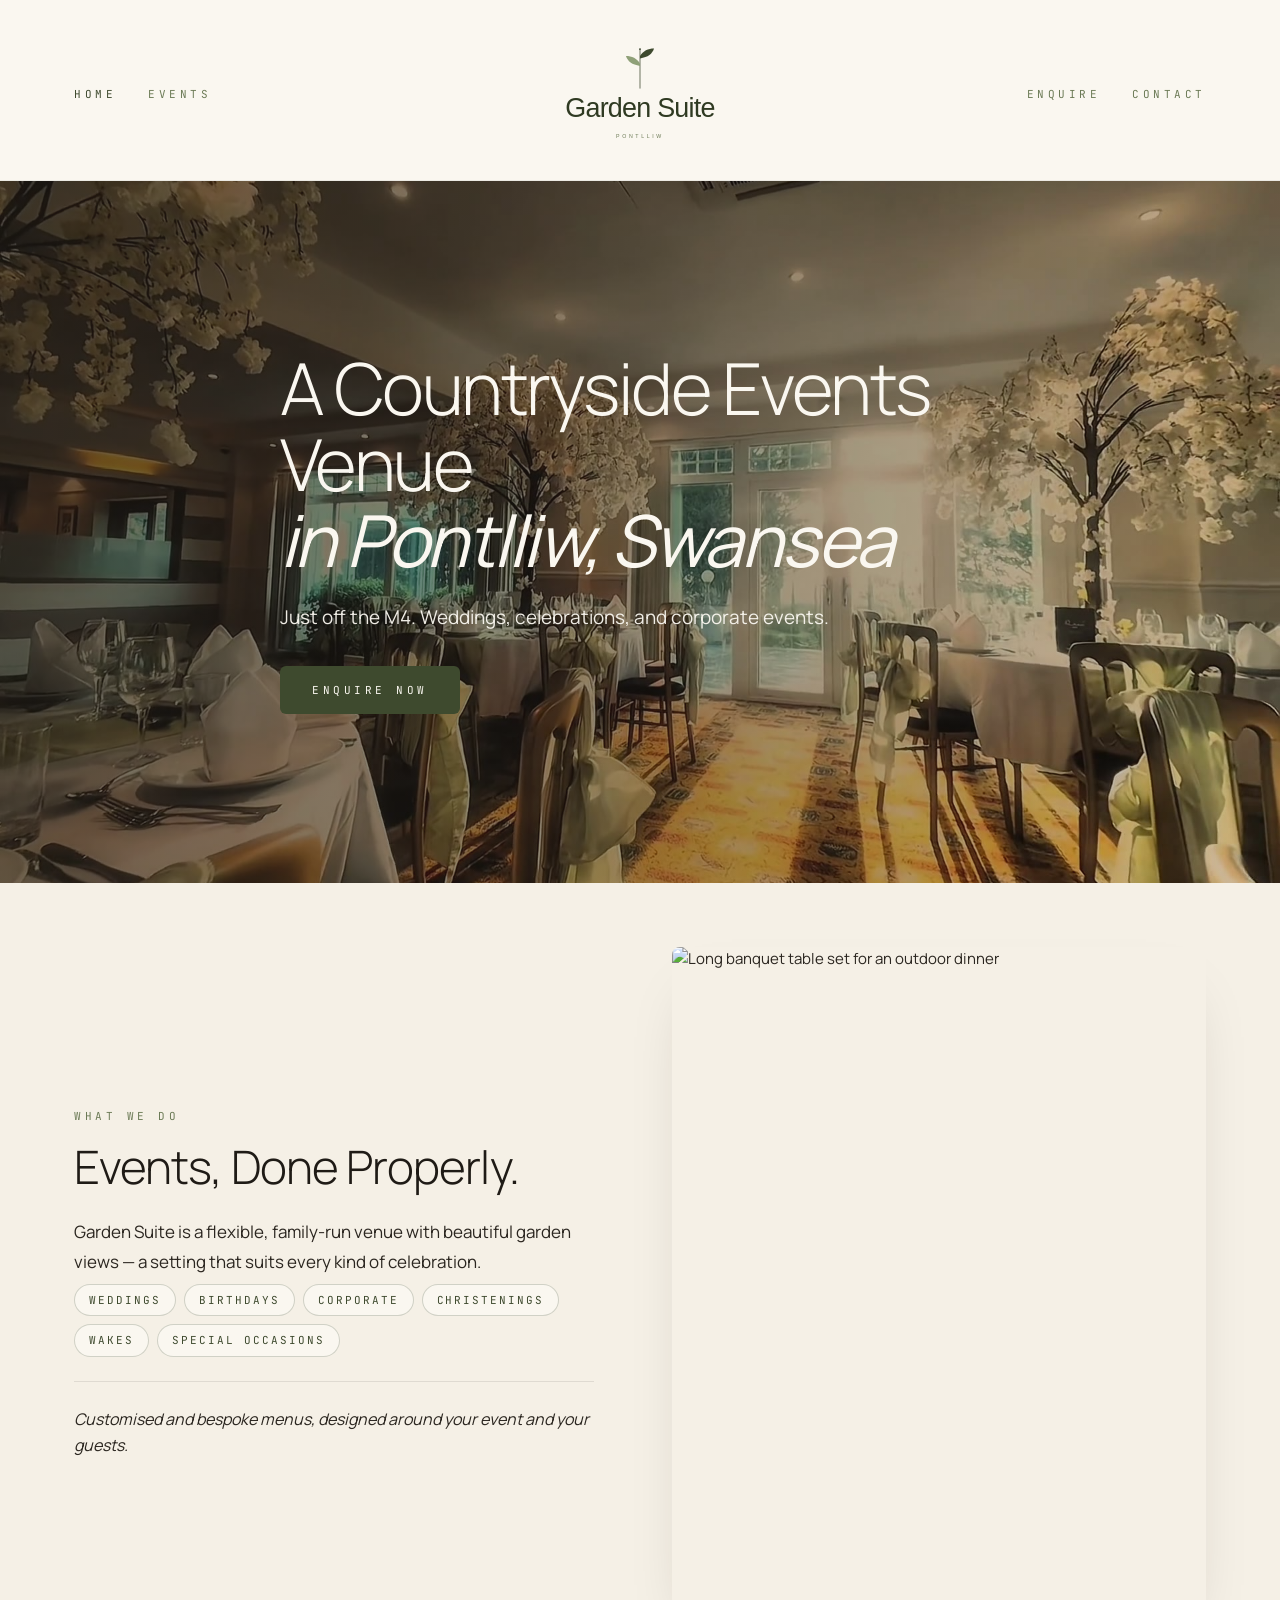
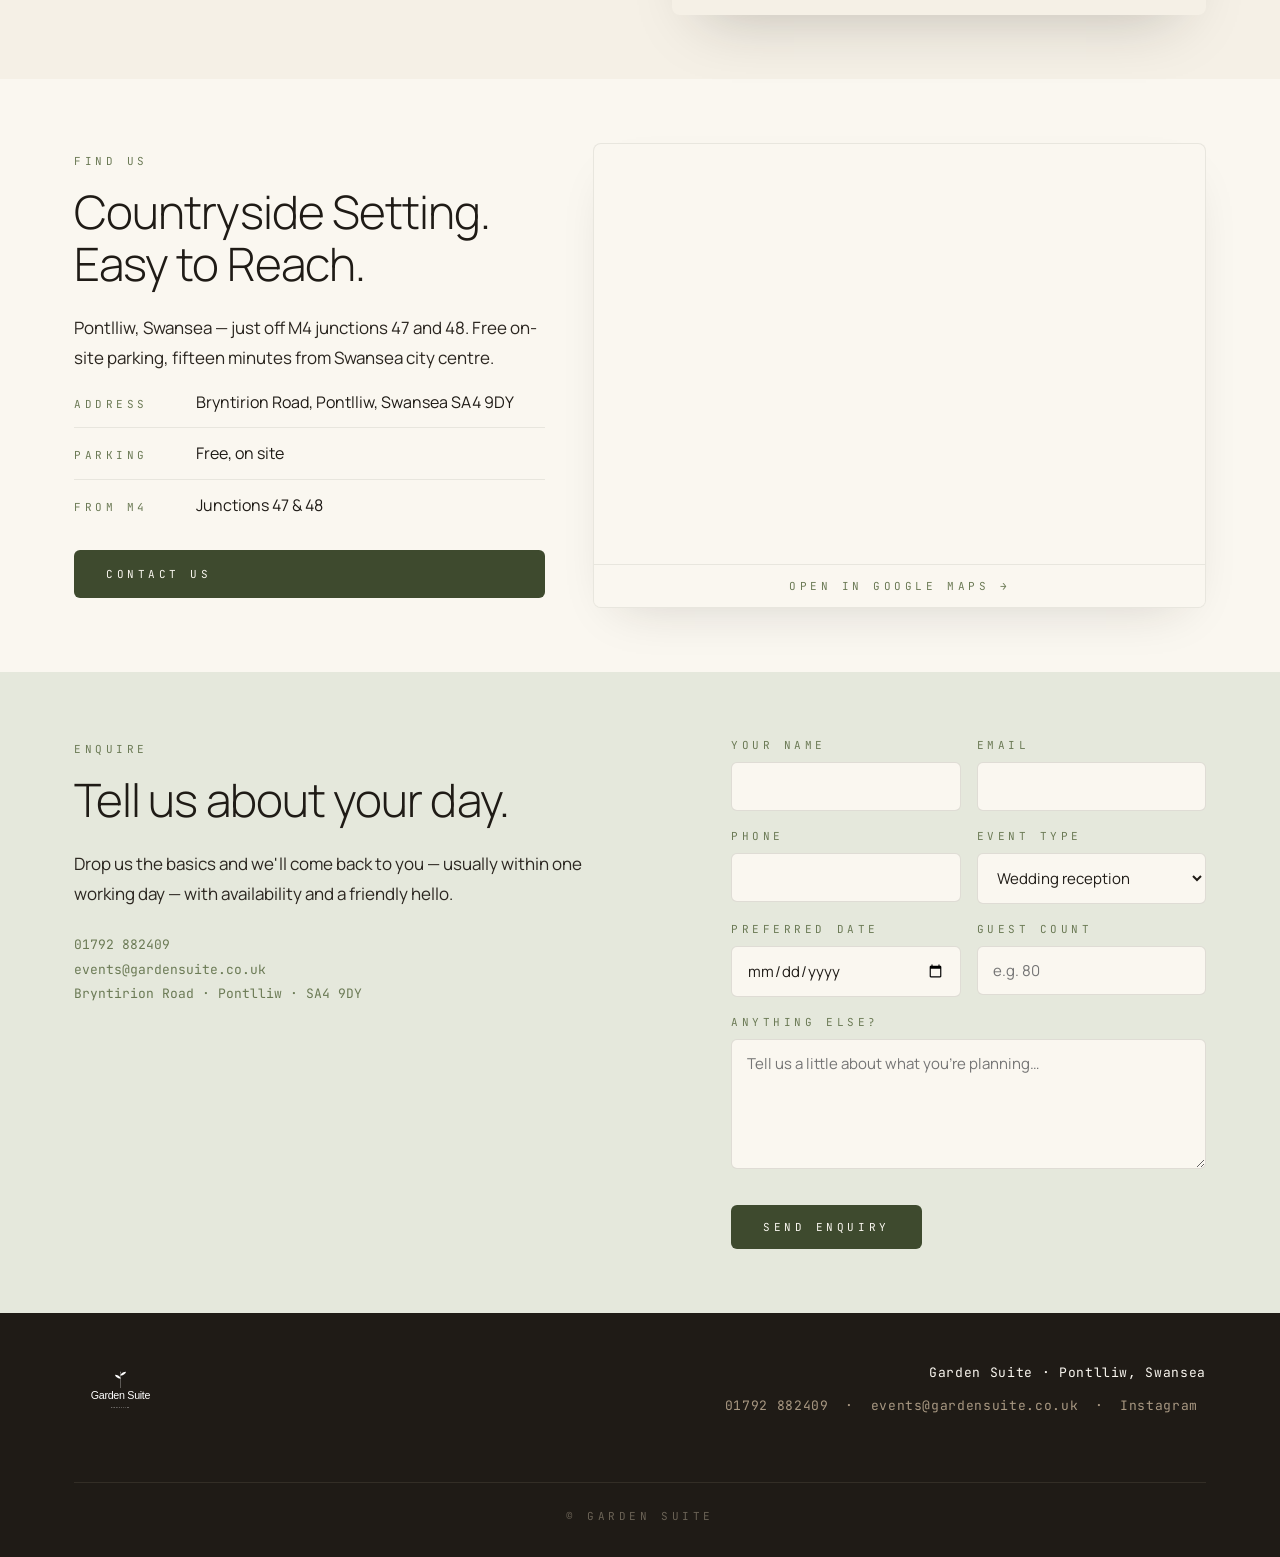
==== commit 5c5c2082: "Use venue video as homepage hero Replaces the stock hero photo with the venue video (1080p desktop, " ====
--- a/index.html
+++ b/index.html
@@ -34,7 +34,10 @@
 
   <section class="hero">
     <div class="hero-bg">
-      <img src="https://images.unsplash.com/photo-1469371670807-013ccf25f16a?auto=format&fit=crop&w=2000&q=80" alt="Garden ceremony aisle with floral arch" />
+      <video autoplay muted loop playsinline preload="auto" poster="images/hero-poster.jpg" aria-hidden="true">
+        <source src="video/hero-720.mp4" type="video/mp4" media="(max-width: 900px)" />
+        <source src="video/hero.mp4" type="video/mp4" />
+      </video>
     </div>
     <div class="wrap hero-content">
       <h1>A Countryside Events Venue<br/><span class="place">in Pontlliw, Swansea</span></h1>
--- a/styles.css
+++ b/styles.css
@@ -62,11 +62,11 @@
   background: var(--gs-ink);
 }
 .hero-bg { position: absolute; inset: 0; }
-.hero-bg img { width: 100%; height: 100%; object-fit: cover; display: block; }
+.hero-bg img, .hero-bg video { width: 100%; height: 100%; object-fit: cover; display: block; }
 .hero-bg::after {
   content: "";
   position: absolute; inset: 0;
-  background: linear-gradient(105deg, rgba(31,27,22,0.62) 0%, rgba(31,27,22,0.32) 50%, rgba(31,27,22,0.12) 100%);
+  background: linear-gradient(105deg, rgba(31,27,22,0.70) 0%, rgba(31,27,22,0.45) 55%, rgba(31,27,22,0.20) 100%);
 }
 .hero-content {
   position: relative;
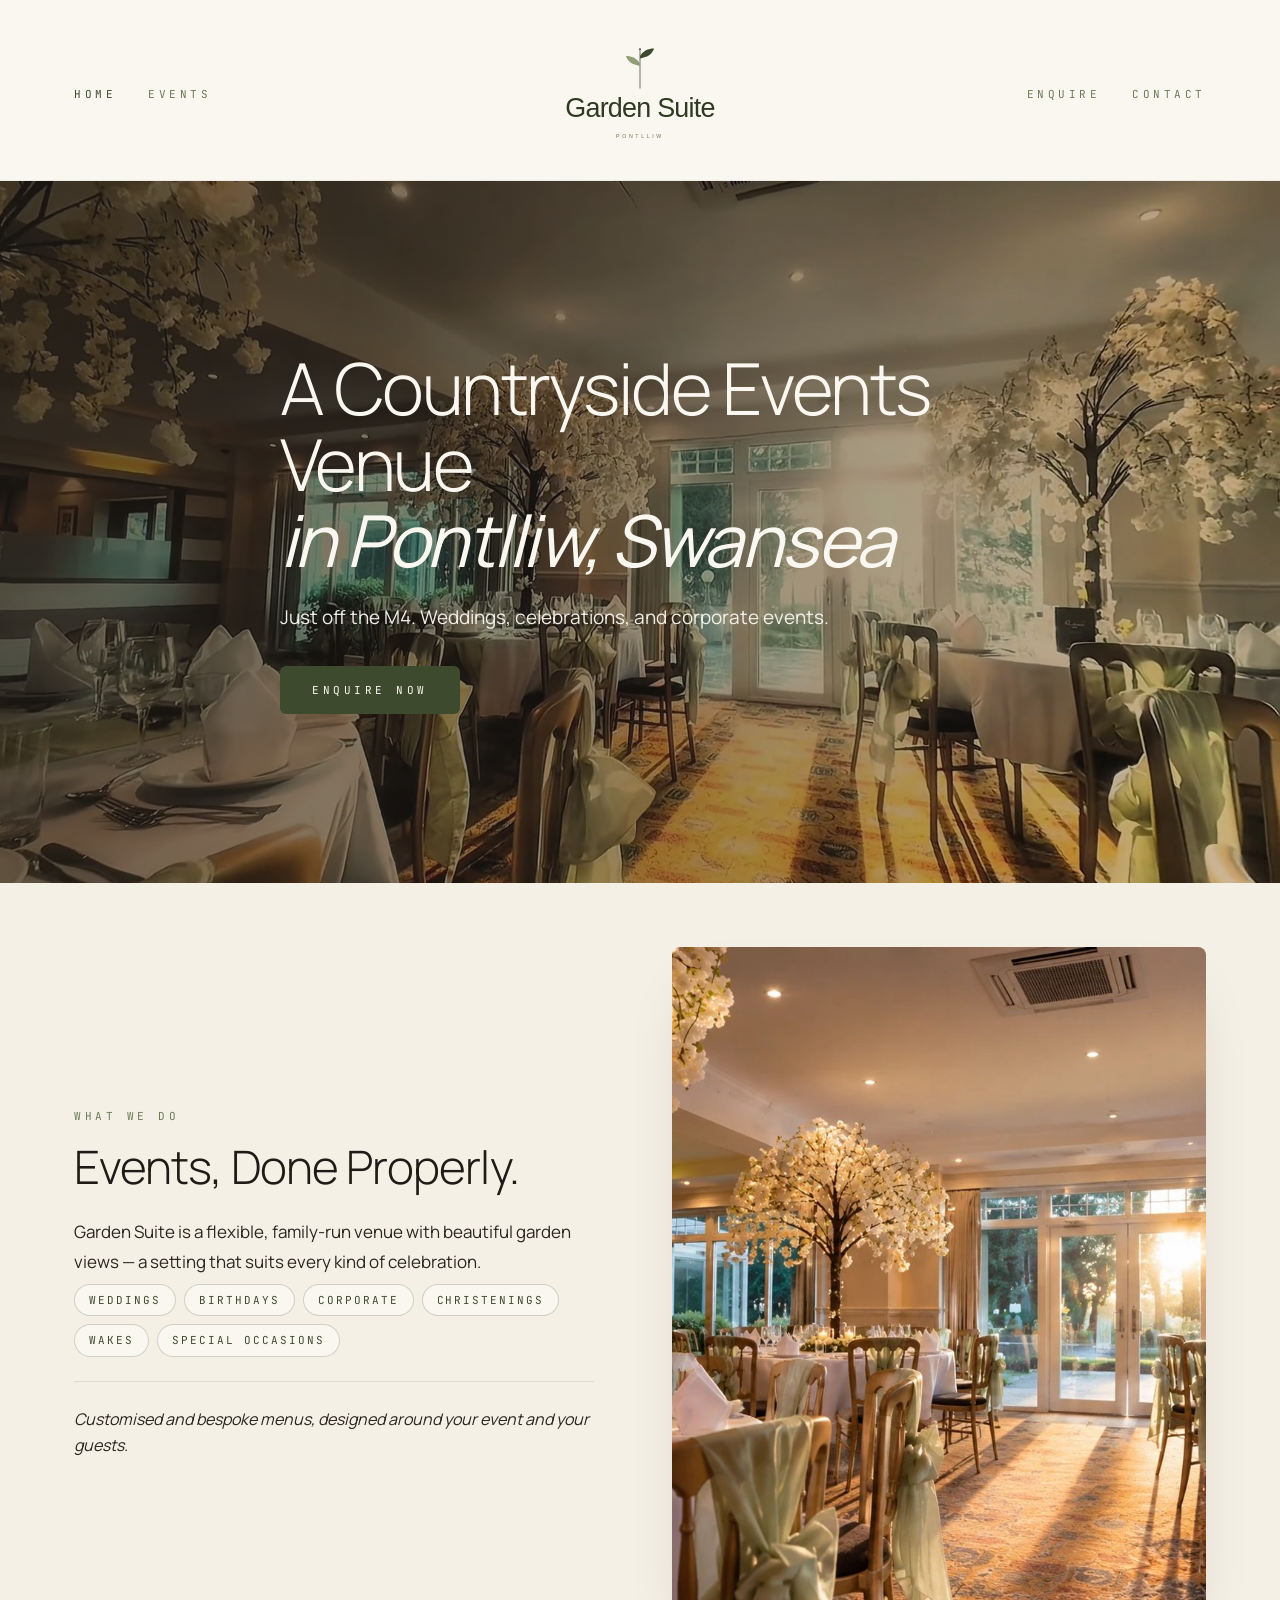
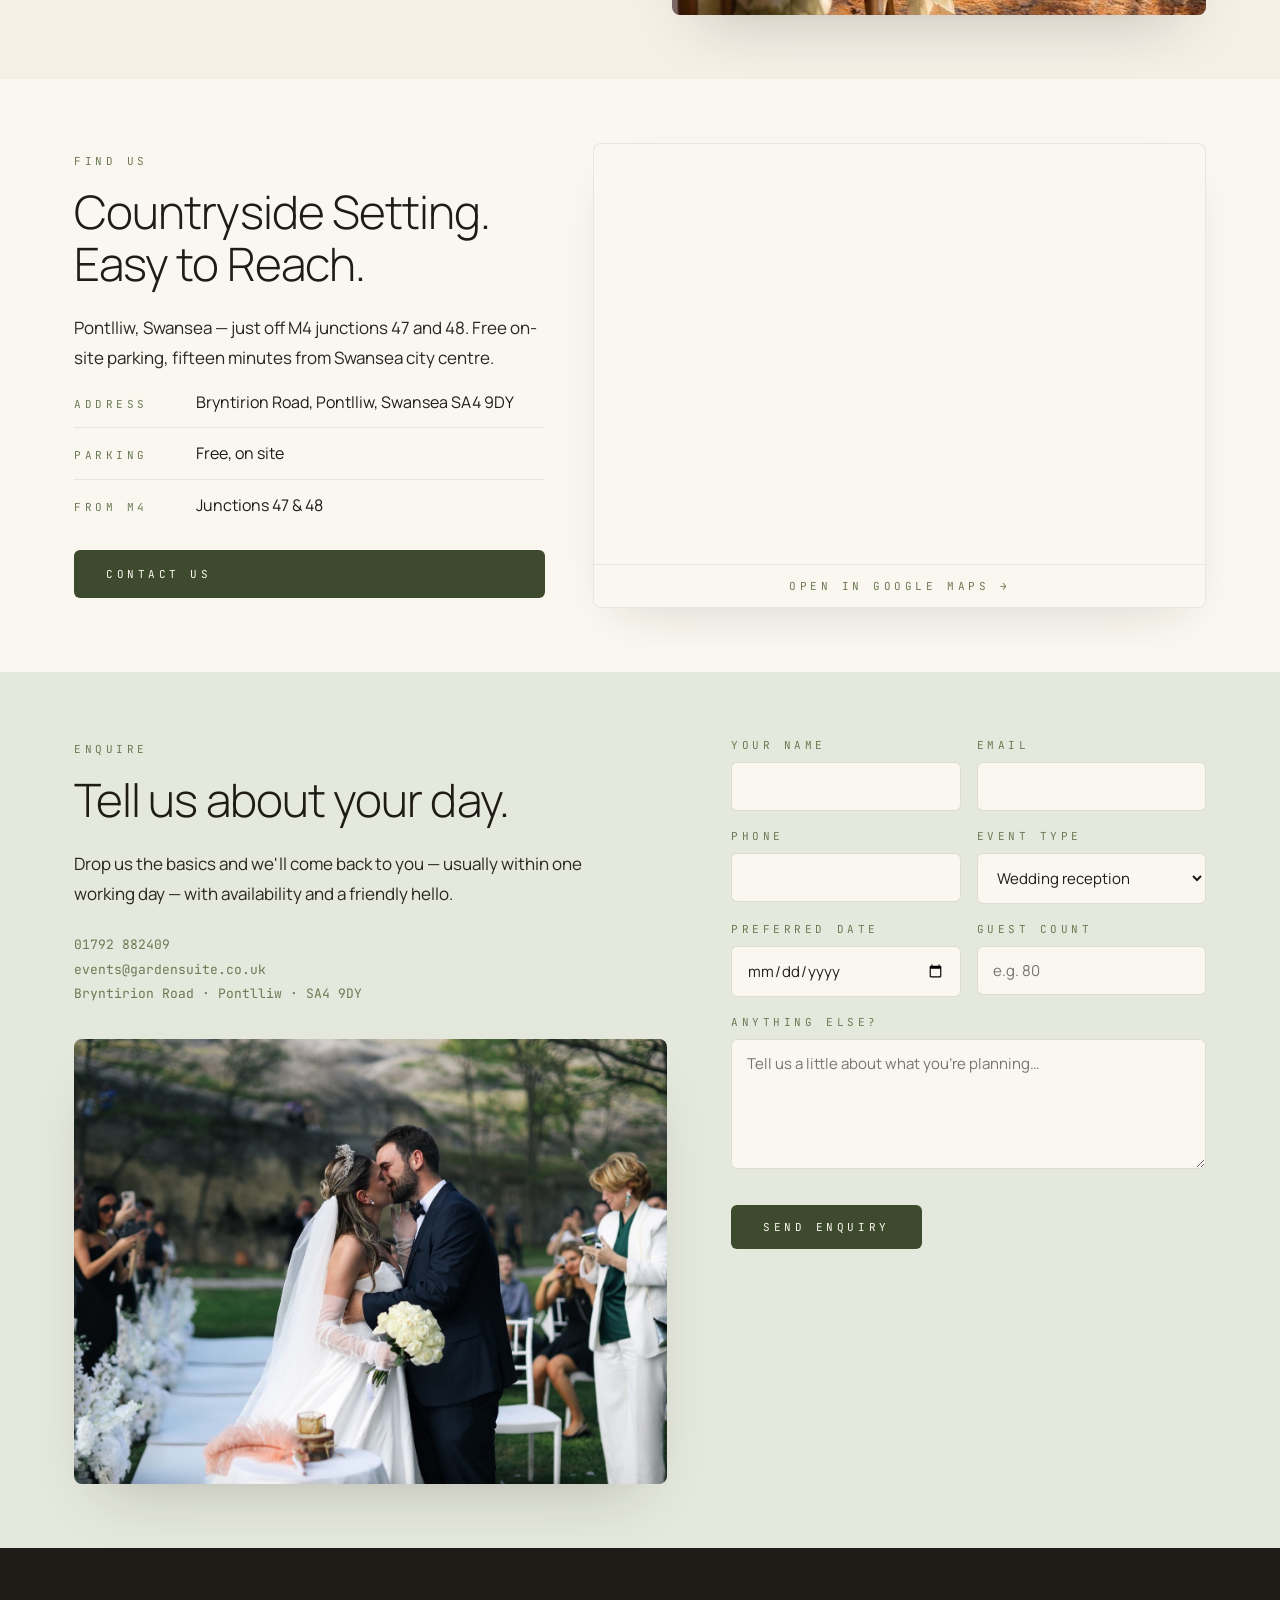
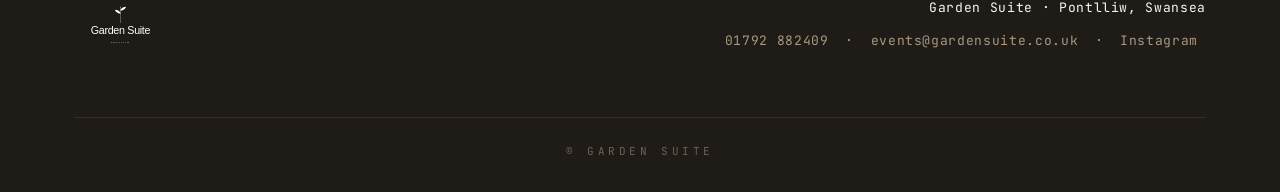
==== commit 9f418780: "Add venue photos and restore keyless Google map - Reception room photo replaces the stock photo in W" ====
--- a/index.html
+++ b/index.html
@@ -8,7 +8,6 @@
   <link rel="icon" type="image/png" sizes="32x32" href="brand/logo/png/favicon-32.png" />
   <link rel="icon" type="image/png" sizes="16x16" href="brand/logo/png/favicon-16.png" />
   <link rel="stylesheet" href="styles.css" />
-  <link rel="stylesheet" href="https://unpkg.com/leaflet@1.9.4/dist/leaflet.css" integrity="sha256-p4NxAoJBhIIN+hmNHrzRCf9tD/miZyoHS5obTRR9BMY=" crossorigin="" />
 </head>
 <body>
 
@@ -66,7 +65,7 @@
           <p class="menu-line">Customised and bespoke menus, designed around your event and your guests.</p>
         </div>
         <div class="what-img">
-          <img src="https://images.unsplash.com/photo-1530023367847-a683933f4172?auto=format&fit=crop&w=900&q=80" alt="Long banquet table set for an outdoor dinner" loading="lazy" />
+          <img src="images/reception-room-sunset.jpg" alt="The reception room at Garden Suite set for a wedding, with blossom trees and evening sun through the garden doors" loading="lazy" />
         </div>
       </div>
     </div>
@@ -87,7 +86,11 @@
           <a class="btn" href="contact.html">Contact Us</a>
         </div>
         <div class="map-frame">
-          <div id="gs-map" class="leaflet-map" aria-label="Map of Garden Suite, Bryntirion Road, Pontlliw, Swansea SA4 9DY"></div>
+          <iframe
+            title="Map of Garden Suite, Bryntirion Road, Pontlliw, Swansea SA4 9DY"
+            src="https://maps.google.com/maps?q=Bryntirion+Road,+Pontlliw,+Swansea+SA4+9DY&amp;z=15&amp;output=embed"
+            loading="lazy"
+            referrerpolicy="no-referrer-when-downgrade"></iframe>
           <a class="map-link" href="https://www.google.com/maps/search/?api=1&query=Bryntirion+Road+Pontlliw+Swansea+SA4+9DY" target="_blank" rel="noopener">Open in Google Maps →</a>
         </div>
       </div>
@@ -105,6 +108,9 @@
             <div>01792 882409</div>
             <div>events@gardensuite.co.uk</div>
             <div>Bryntirion Road · Pontlliw · SA4 9DY</div>
+          </div>
+          <div class="form-img">
+            <img src="images/wedding-ceremony-kiss.jpg" alt="Bride and groom kissing at the end of the aisle" loading="lazy" />
           </div>
         </div>
 
@@ -177,16 +183,6 @@
     </div>
   </footer>
 
-  <script src="https://unpkg.com/leaflet@1.9.4/dist/leaflet.js" integrity="sha256-20nQCchB9co0qIjJZRGuk2/Z9VM+kNiyxNV1lvTlZBo=" crossorigin=""></script>
-  <script>
-    const map = L.map('gs-map', { scrollWheelZoom: false }).setView([51.6895, -4.0319], 15);
-    L.tileLayer('https://{s}.basemaps.cartocdn.com/rastertiles/voyager/{z}/{x}/{y}{r}.png', {
-      attribution: '&copy; <a href="https://www.openstreetmap.org/copyright">OSM</a> &copy; <a href="https://carto.com/attributions">CARTO</a>',
-      subdomains: 'abcd',
-      maxZoom: 19
-    }).addTo(map);
-    L.marker([51.6895, -4.0319]).addTo(map).bindPopup('<strong>Garden Suite</strong><br/>Bryntirion Road, Pontlliw<br/>Swansea SA4 9DY').openPopup();
-  </script>
   <script>
     const form = document.getElementById('enquiry-form');
     const success = document.getElementById('form-success');
--- a/styles.css
+++ b/styles.css
@@ -164,6 +164,14 @@
   box-shadow: 0 30px 60px -30px rgba(31, 27, 22, 0.25);
 }
 .what-img img { width: 100%; height: 100%; object-fit: cover; }
+.form-img {
+  margin-top: var(--gs-space-8);
+  border-radius: var(--gs-radius-lg);
+  overflow: hidden;
+  aspect-ratio: 4/3;
+  box-shadow: 0 30px 60px -30px rgba(31, 27, 22, 0.25);
+}
+.form-img img { width: 100%; height: 100%; object-fit: cover; object-position: center 35%; }
 .what-copy { max-width: 520px; }
 
 .event-tags {
@@ -242,11 +250,6 @@
   flex-direction: column;
 }
 .map-frame iframe { display: block; width: 100%; flex: 1; min-height: 420px; border: 0; }
-.leaflet-map { width: 100%; flex: 1; min-height: 420px; }
-.leaflet-container { font-family: var(--gs-font-body); }
-.leaflet-popup-content-wrapper { border-radius: var(--gs-radius-md); }
-.leaflet-popup-content { font-size: 14px; line-height: 1.5; color: var(--gs-ink); }
-.leaflet-popup-content strong { color: var(--gs-forest-deep); }
 .map-link {
   display: block;
   text-align: center;
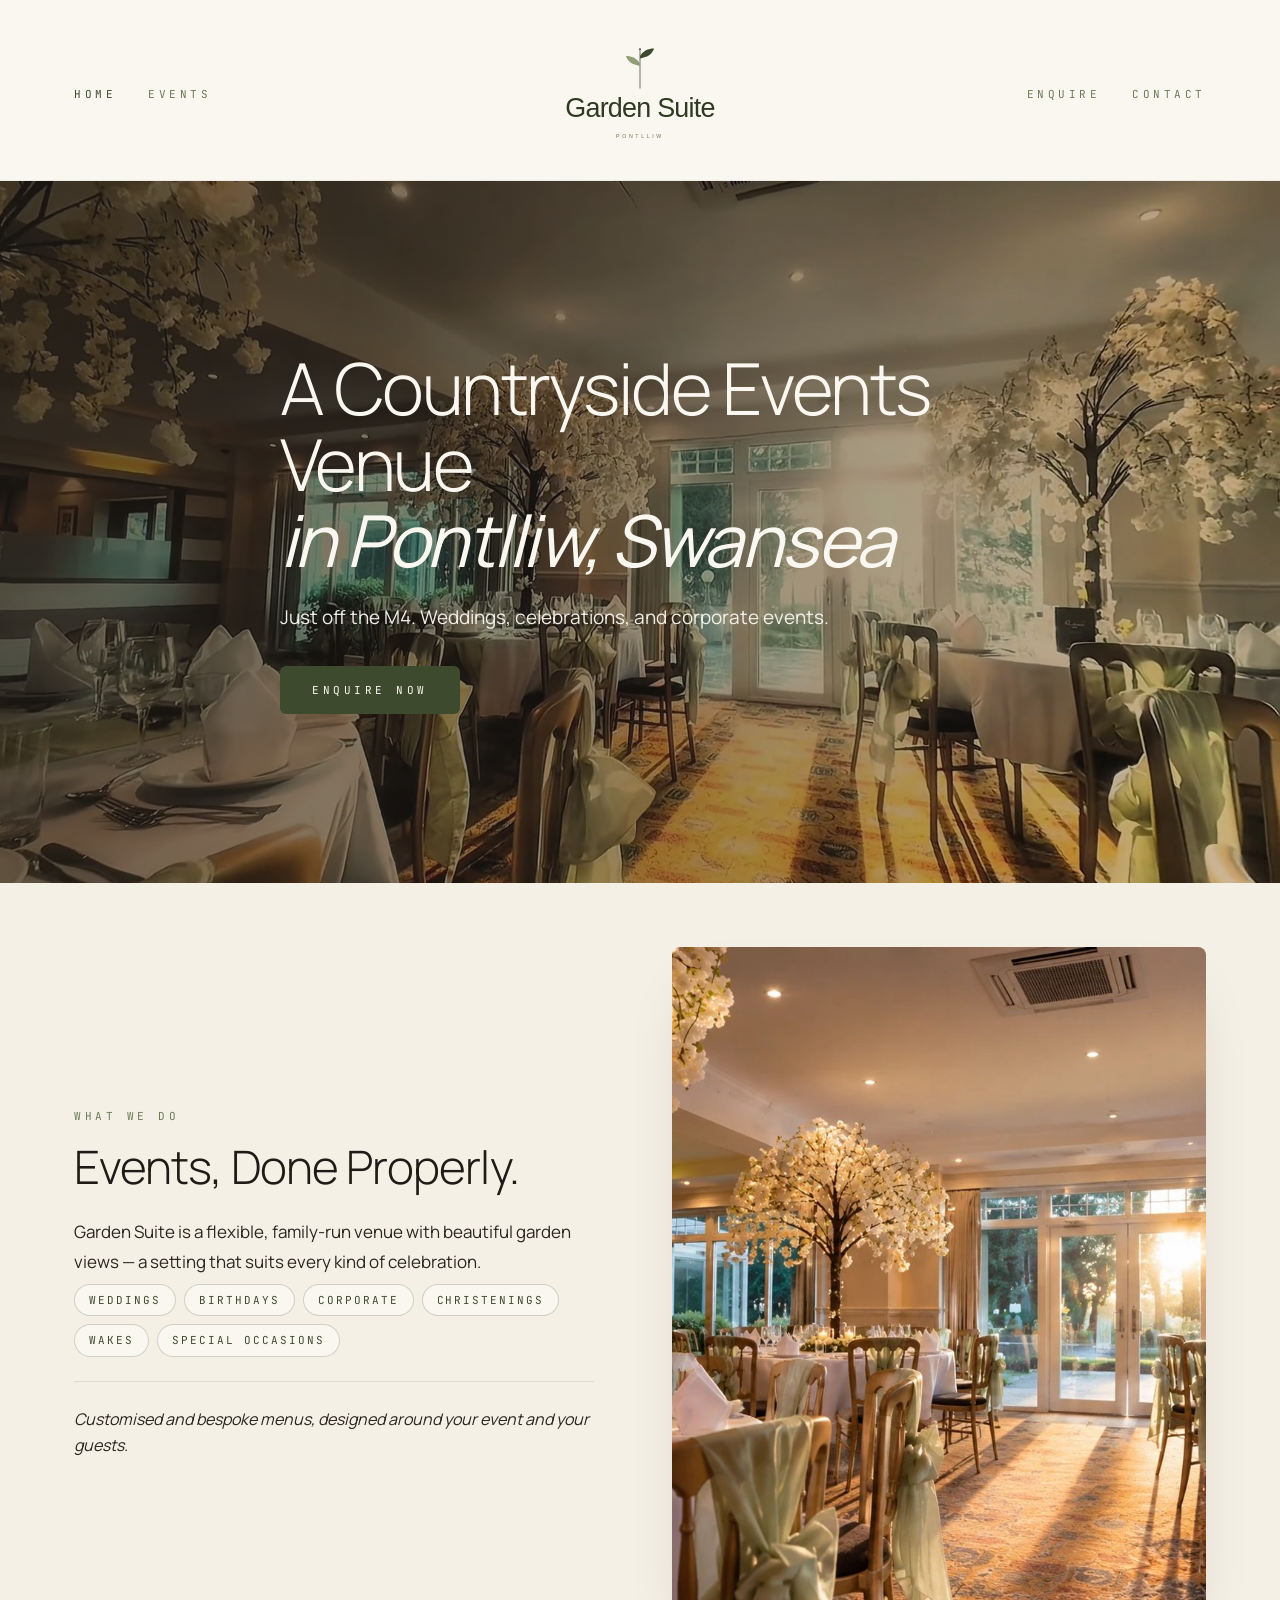
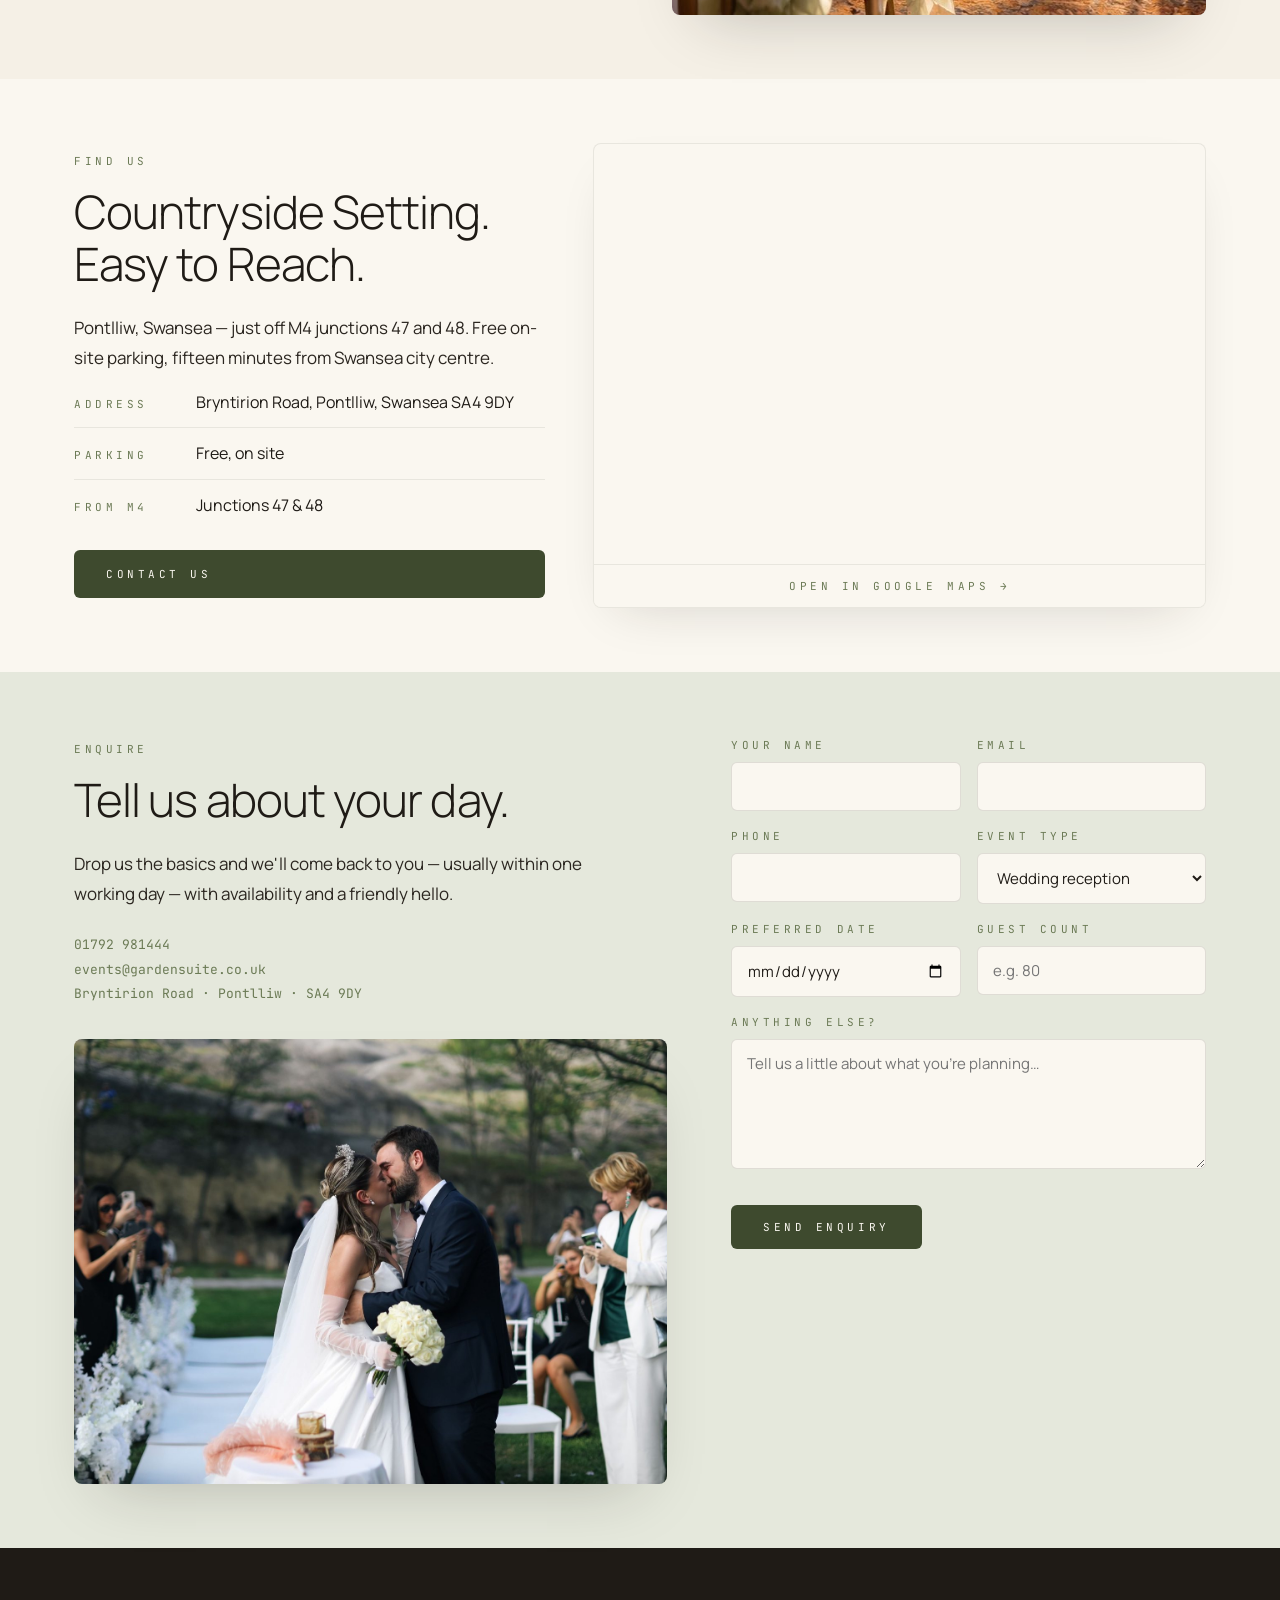
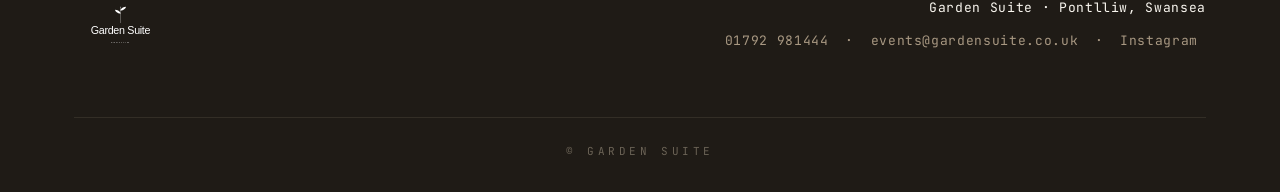
==== commit 7cc2dd89: "Update phone number to 01792 981444 Co-Authored-By: Claude Opus 5.5 <noreply@anthropic.com> Claude-S" ====
--- a/index.html
+++ b/index.html
@@ -105,7 +105,7 @@
           <h2 class="section-title">Tell us about your day.</h2>
           <p class="section-body">Drop us the basics and we'll come back to you — usually within one working day — with availability and a friendly hello.</p>
           <div class="form-meta">
-            <div>01792 882409</div>
+            <div>01792 981444</div>
             <div>events@gardensuite.co.uk</div>
             <div>Bryntirion Road · Pontlliw · SA4 9DY</div>
           </div>
@@ -174,7 +174,7 @@
       <div class="footer-meta">
         <span class="name">Garden Suite · Pontlliw, Swansea</span>
         <span class="links">
-          <a href="tel:+441792882409">01792 882409</a> ·
+          <a href="tel:+441792981444">01792 981444</a> ·
           <a href="mailto:events@gardensuite.co.uk">events@gardensuite.co.uk</a> ·
           <a href="https://instagram.com/" target="_blank" rel="noopener">Instagram</a>
         </span>
